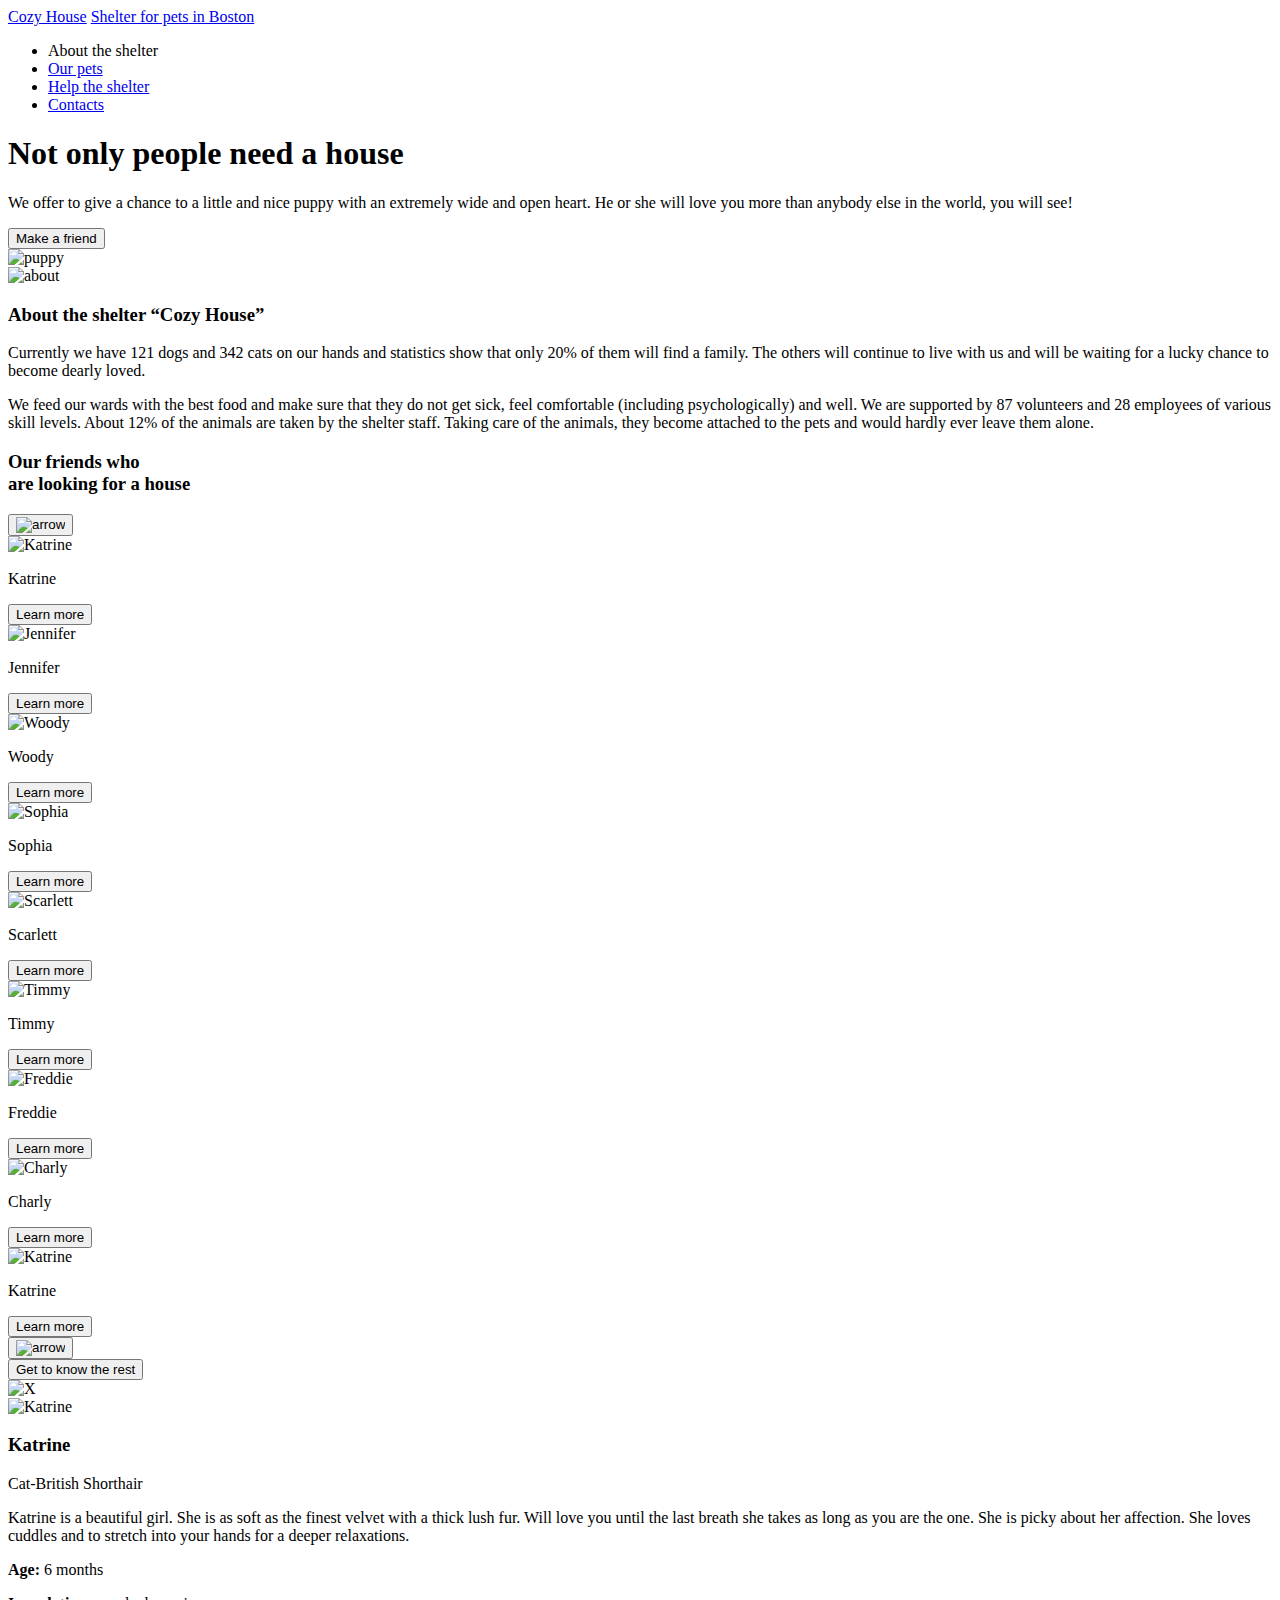
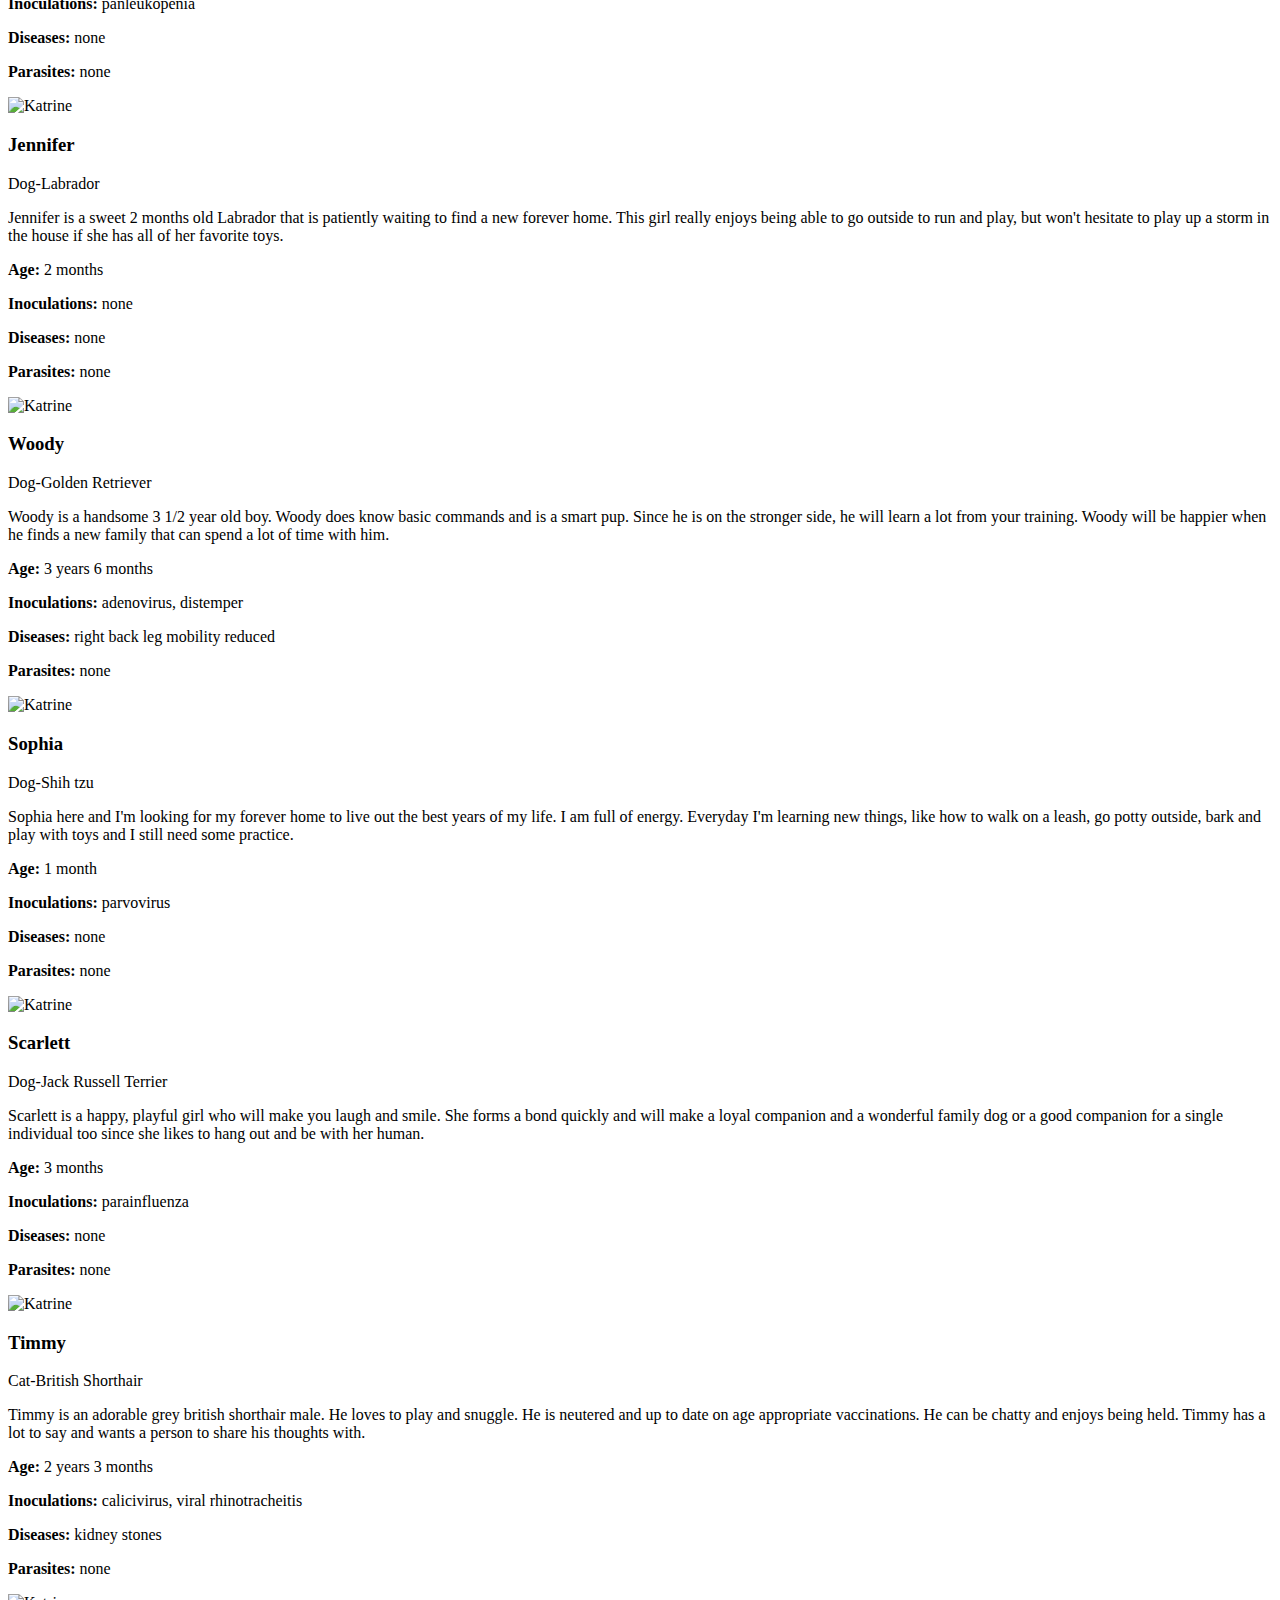
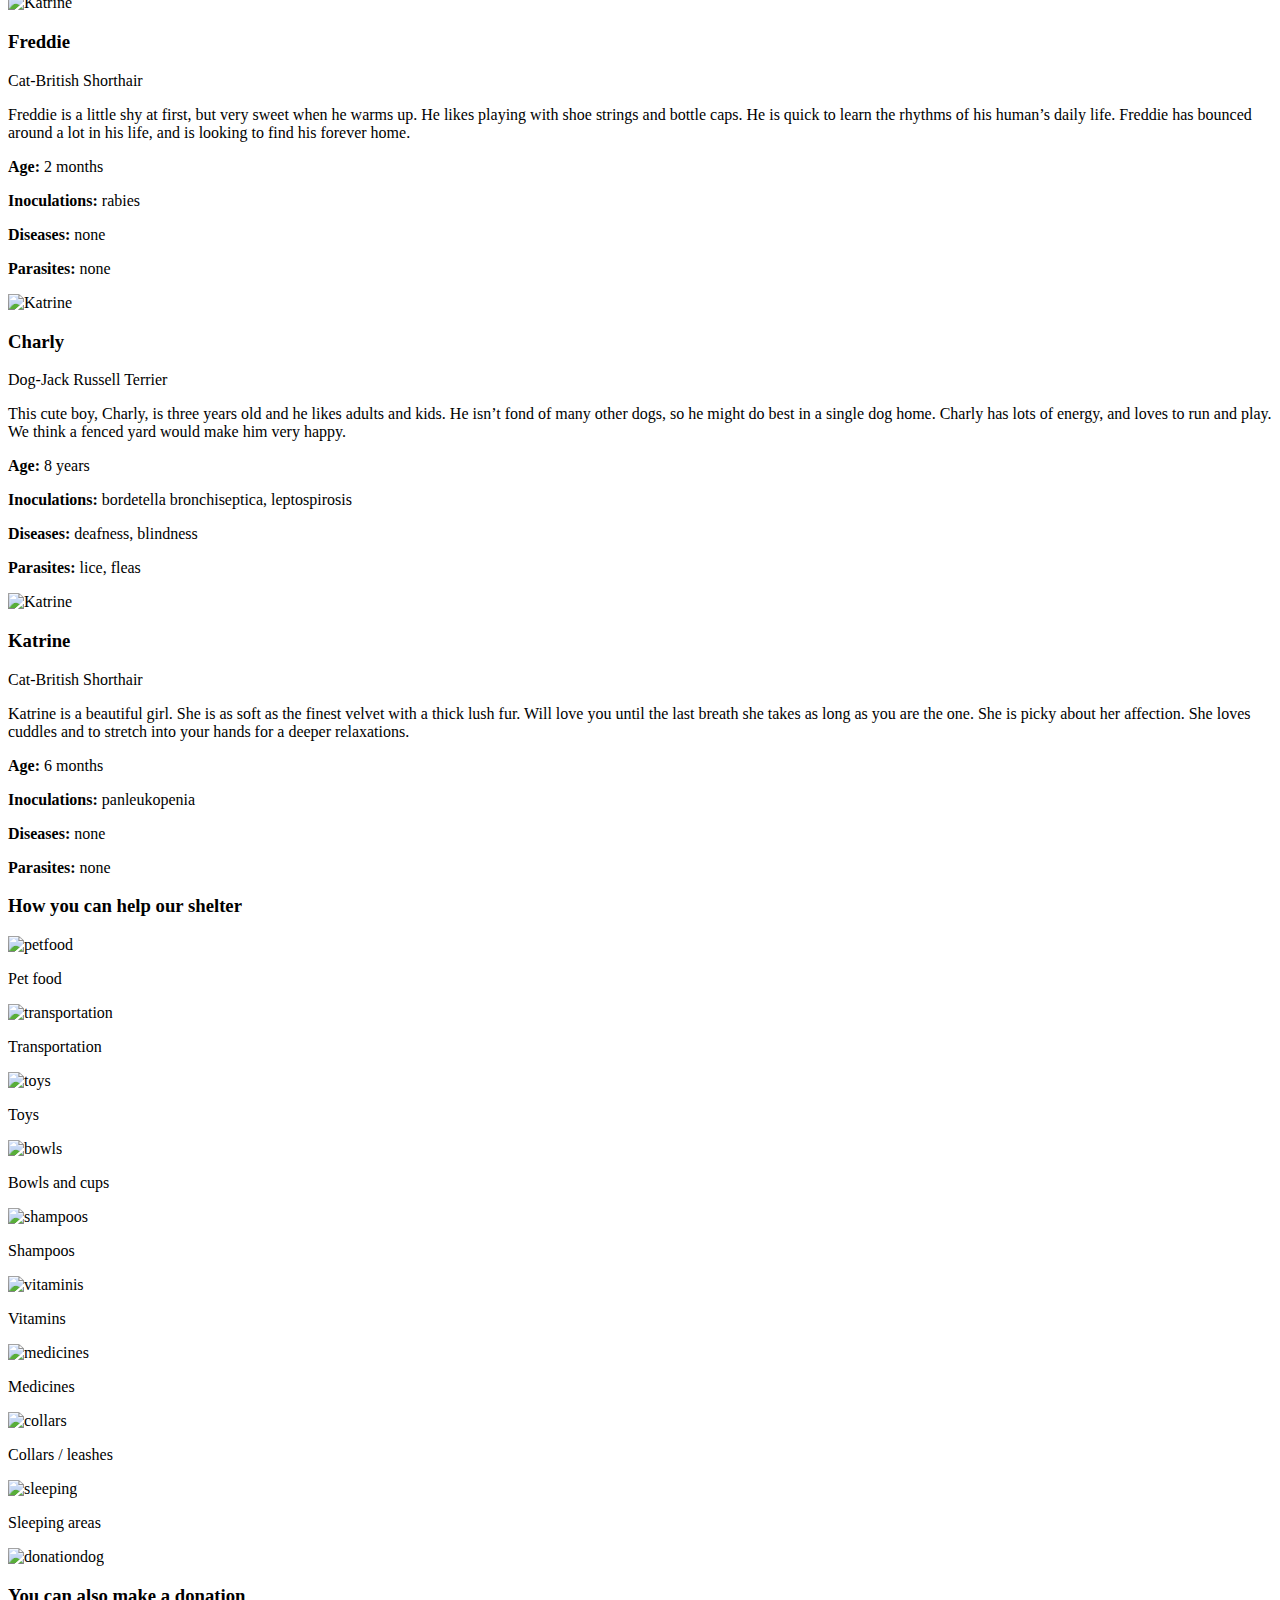
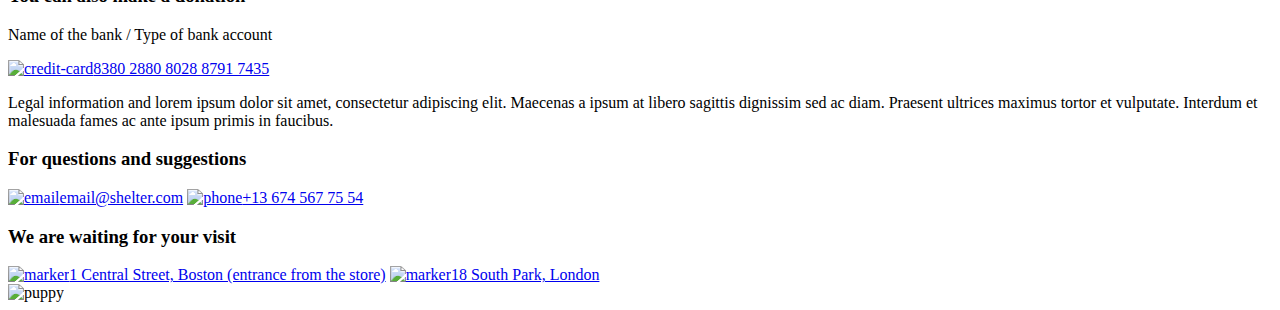
==== index.html @ 62022438 "feat: add html css js file" ====
<!DOCTYPE html>
<html lang="en">
<head>
    <meta charset="UTF-8">
    <meta http-equiv="X-UA-Compatible" content="IE=edge">
    <meta name="viewport" content="width=device-width, initial-scale=1.0">
    <title>Shelter</title>
    <link href="/danyn7-JSFE2023Q1/shelter/style.css" rel="stylesheet">
    <link rel="icon" href="/danyn7-JSFE2023Q1/shelter/favicon.ico">
</head>
<body>

 <div class="container">
    <div class="backgroundup">
        <header class="header">
            <div class="header__logo">
              <a class="header__logo__up" href="#no_scroll">Cozy House</a>
              <a class="header__logo__down" href="#no_scroll">Shelter for pets in Boston</a>
            </div>
            <nav class="navigation">
              <ul class="navigation__order">
                <li class="navigation__order_underline" id="tap_mobile1"><a class="navigation__order__link navigation__order__link_color">About the shelter</a></li>
                <li id="tap_mobile2"><a href="/danyn7-JSFE2023Q1/shelter/page.html" class="navigation__order__link navigation__order_interactive">Our pets</a></li>
                <li id="tap_mobile3"><a href="#help-link" class="navigation__order__link navigation__order_interactive">Help the shelter</a></li>
                <li id="tap_mobile4"><a href="#footer-link" class="navigation__order__link navigation__order_interactive">Contacts</a></li>
              </ul>
            </nav>
            <span class="hamburger">
              <span class="hamburger__line"></span>
            </span>
          
        </header>
        <div class="notonly">
            
              <div class="notonly__text">
                <h1 class="notonly__text__h1">Not only people need a house</h1>
                <p class="notonly__text__p">We offer to give a chance to a little and nice puppy with an extremely wide and open heart. He or she will love you more than anybody else in the world, you will see!</p>
                
                <button class="notonly__text__button" onclick="location.href = '#ourfriend-link'">Make a friend</button>
                
              </div>
            
            <div class="notonly__img">
                <img src="/danyn7-JSFE2023Q1/shelter/assets/img/start-screen-puppy.png" alt="puppy" class="puppy">
            </div>
        </div>
    </div>
    <div class="container__about">
     <div class="about" id="about-link">
       <div class="about__image">
         <img src="/danyn7-JSFE2023Q1/shelter/assets/img/about-pets.png" alt="about" class="about__image__img">
       </div>
       <div class="about__text">
         <h3 class="about__text__h3">About the shelter “Cozy House”</h3>
         <p class="about__text__p">Currently we have 121 dogs and 342 cats on our hands and statistics show that only 20% of them will find a family. The others will continue to live with us and will be waiting for a lucky chance to become dearly loved.</p>
         <p class="about__text__p2">We feed our wards with the best food and make sure that they do not get sick, feel comfortable (including psychologically) and well. We are supported by 87 volunteers and 28 employees of various skill levels. About 12% of the animals are taken by the shelter staff. Taking care of the animals, they become attached to the pets and would hardly ever leave them alone.</p>
       </div>
     </div>
    </div> 
    <div class="ourfriends" id="ourfriend-link">
      <div class="ourfriends__container">
       
       <h3 class="ourfriends__text__h3">Our friends who <br> are looking for a house</h3>
       
       <div class="ourfriends__card">
        <div class="ourfriends__card__button_flex but_mobile-left">
         <button class="ourfriends__card__button but_mobile-left-but" id="but-left"><img src="/danyn7-JSFE2023Q1/shelter/assets/svg/Arrowleft.svg" alt="arrow"></button>
        </div> 
         <div class="ourfriends__card__pet">
            <div class="block showed">
            <div class="block_flex">
            <div class="ourfriends__card__pet__container" id="Pet1">
                <img src="/danyn7-JSFE2023Q1/shelter/assets/img/pets-katrine.png" alt="Katrine" class="ourfriends__card__pet__container__img">
                <p class="ourfriends__card__pet__p">Katrine</p>
                <button class="ourfriends__card__pet__button">Learn more</button>
            </div>
            <div class="ourfriends__card__pet__container pet_mobile" id="Pet2">
                <img src="/danyn7-JSFE2023Q1/shelter/assets/img/pets-jennifer.png" alt="Jennifer" class="ourfriends__card__pet__container__img">
                <p class="ourfriends__card__pet__p">Jennifer</p>
                <button class="ourfriends__card__pet__button">Learn more</button>
            </div>
            <div class="ourfriends__card__pet__container pet_tablet" id="Pet3">
                <img src="/danyn7-JSFE2023Q1/shelter/assets/img/pets-woody.png" alt="Woody" class="ourfriends__card__pet__container__img">
                <p class="ourfriends__card__pet__p">Woody</p>
                <button class="ourfriends__card__pet__button">Learn more</button>
            </div>
            </div>
            </div>
            <div class="block showed">
            <div class="block_flex">
            <div class="ourfriends__card__pet__container" id="Pet4">
                <img src="/danyn7-JSFE2023Q1/shelter/assets/img/sophia.png" alt="Sophia" class="ourfriends__card__pet__container__img">
                <p class="ourfriends__card__pet__p">Sophia</p>
                <button class="ourfriends__card__pet__button">Learn more</button>
            </div>
            <div class="ourfriends__card__pet__container pet_mobile" id="Pet5">
              <img src="/danyn7-JSFE2023Q1/shelter/assets/img/pets-scarlet.png" alt="Scarlett" class="ourfriends__card__pet__container__img">
              <p class="ourfriends__card__pet__p">Scarlett</p>
              <button class="ourfriends__card__pet__button">Learn more</button>
            </div>
            <div class="ourfriends__card__pet__container pet_tablet" id="Pet6">
              <img src="/danyn7-JSFE2023Q1/shelter/assets/img/pets-timmy.png" alt="Timmy" class="ourfriends__card__pet__container__img">
               <p class="ourfriends__card__pet__p">Timmy</p>
               <button class="ourfriends__card__pet__button">Learn more</button>
            </div>
            </div>
            </div>
            <div class="block showed">
            <div class="block_flex">
            <div class="ourfriends__card__pet__container" id="Pet7">
              <img src="/danyn7-JSFE2023Q1/shelter/assets/img/freddie.png" alt="Freddie" class="ourfriends__card__pet__container__img">
              <p class="ourfriends__card__pet__p">Freddie</p>
              <button class="ourfriends__card__pet__button">Learn more</button>
            </div>
            <div class="ourfriends__card__pet__container pet_mobile" id="Pet8">
              <img src="/danyn7-JSFE2023Q1/shelter/assets/img/pets-charly.png" alt="Charly" class="ourfriends__card__pet__container__img">
              <p class="ourfriends__card__pet__p">Charly</p>
              <button class="ourfriends__card__pet__button">Learn more</button>
            </div>
            <div class="ourfriends__card__pet__container pet_tablet" id="Pet9">
              <img src="/danyn7-JSFE2023Q1/shelter/assets/img/pets-katrine.png" alt="Katrine" class="ourfriends__card__pet__container__img">
              <p class="ourfriends__card__pet__p">Katrine</p>
              <button class="ourfriends__card__pet__button">Learn more</button>
            </div>
            </div>
            </div>
         </div>
         <div class="ourfriends__card__button_flex but_mobile-right">
         <button class="ourfriends__card__button but_mobile-right-but" id="but-right"><img src="/danyn7-JSFE2023Q1/shelter/assets/svg/Arrowright.svg" alt="arrow"></button>
         </div>
       </div>
       <div class="ourfriends__button">
        <form action="/danyn7-JSFE2023Q1/shelter/page.html" class="ourfriends__button__but__size">
         <button class="ourfriends__button__but">Get to know the rest</button>
        </form>
       </div>
      </div>
      <div class="hidden" id="closeIcon"><img src="/danyn7-JSFE2023Q1/shelter/assets/svg/VectorX.svg" alt="X" class="VectorXXX"></div>
      <div class="hidden window_dark_close" id="pet1window">
      <div class="pet_window_img">
        <img src="/danyn7-JSFE2023Q1/shelter/assets/img/pets-katrine.png" alt="Katrine">
      </div> 
      <div class="pet_window_text">
        <div class="pet_window_text_container">
          <div class="pet_window_text_container_name">
          <h3 class="pet_window_text_container_h3">Katrine</h3>
          <p class="pet_window_text_container_p1">Cat-British Shorthair</p>
          </div>
          <div>
          <p class="pet_window_text_container_p2">Katrine is a beautiful girl. She is as soft as the finest velvet with a thick lush fur. Will love you until the last breath she takes as long as you are the one. She is picky about her affection. She loves cuddles and to stretch into your hands for a deeper relaxations.</p>
          </div>
          <div class="pet_window_text_container_age">
          <p class="pet_window_text_container_p3"><b>Age:</b> 6 months</p>
          <p class="pet_window_text_container_p4"><b>Inoculations:</b> panleukopenia</p>
          <p class="pet_window_text_container_p5"><b>Diseases:</b> none</p>
          <p class="pet_window_text_container_p6"><b>Parasites:</b> none</p>
          </div>
        </div>
      </div>
      </div>
      <div class="hidden" id="pet2window">
        <div class="pet_window_img">
          <img src="/danyn7-JSFE2023Q1/shelter/assets/img/pets-jennifer.png" alt="Katrine">
        </div> 
        <div class="pet_window_text">
          <div class="pet_window_text_container">
            <div class="pet_window_text_container_name">
            <h3 class="pet_window_text_container_h3">Jennifer</h3>
            <p class="pet_window_text_container_p1">Dog-Labrador</p>
            </div>
            <div>
            <p class="pet_window_text_container_p2">Jennifer is a sweet 2 months old Labrador that is patiently waiting to find a new forever home. This girl really enjoys being able to go outside to run and play, but won't hesitate to play up a storm in the house if she has all of her favorite toys.</p>
            </div>
            <div class="pet_window_text_container_age">
            <p class="pet_window_text_container_p3"><b>Age:</b> 2 months</p>
            <p class="pet_window_text_container_p4"><b>Inoculations:</b> none</p>
            <p class="pet_window_text_container_p5"><b>Diseases:</b> none</p>
            <p class="pet_window_text_container_p6"><b>Parasites:</b> none</p>
            </div>
          </div>
        </div>
        </div>
        <div class="hidden" id="pet3window">
          <div class="pet_window_img">
            <img src="/danyn7-JSFE2023Q1/shelter/assets/img/pets-woody.png" alt="Katrine">
          </div> 
          <div class="pet_window_text">
            <div class="pet_window_text_container">
              <div class="pet_window_text_container_name">
              <h3 class="pet_window_text_container_h3">Woody</h3>
              <p class="pet_window_text_container_p1">Dog-Golden Retriever</p>
              </div>
              <div>
              <p class="pet_window_text_container_p2">Woody is a handsome 3 1/2 year old boy. Woody does know basic commands and is a smart pup. Since he is on the stronger side, he will learn a lot from your training. Woody will be happier when he finds a new family that can spend a lot of time with him.</p>
              </div>
              <div class="pet_window_text_container_age">
              <p class="pet_window_text_container_p3"><b>Age:</b> 3 years 6 months</p>
              <p class="pet_window_text_container_p4"><b>Inoculations:</b> adenovirus, distemper</p>
              <p class="pet_window_text_container_p5"><b>Diseases:</b> right back leg mobility reduced</p>
              <p class="pet_window_text_container_p6"><b>Parasites:</b> none</p>
              </div>
            </div>
          </div>
          </div>
          <div class="hidden" id="pet4window">
            <div class="pet_window_img">
              <img src="/danyn7-JSFE2023Q1/shelter/assets/img/sophia.png" alt="Katrine">
            </div> 
            <div class="pet_window_text">
              <div class="pet_window_text_container">
                <div class="pet_window_text_container_name">
                <h3 class="pet_window_text_container_h3">Sophia</h3>
                <p class="pet_window_text_container_p1">Dog-Shih tzu</p>
                </div>
                <div>
                <p class="pet_window_text_container_p2">Sophia here and I'm looking for my forever home to live out the best years of my life. I am full of energy. Everyday I'm learning new things, like how to walk on a leash, go potty outside, bark and play with toys and I still need some practice.</p>
                </div>
                <div class="pet_window_text_container_age">
                <p class="pet_window_text_container_p3"><b>Age:</b> 1 month</p>
                <p class="pet_window_text_container_p4"><b>Inoculations:</b> parvovirus</p>
                <p class="pet_window_text_container_p5"><b>Diseases:</b> none</p>
                <p class="pet_window_text_container_p6"><b>Parasites:</b> none</p>
                </div>
              </div>
            </div>
            </div>
            <div class="hidden" id="pet5window">
              <div class="pet_window_img">
                <img src="/danyn7-JSFE2023Q1/shelter/assets/img/pets-scarlet.png" alt="Katrine">
              </div> 
              <div class="pet_window_text">
                <div class="pet_window_text_container">
                  <div class="pet_window_text_container_name">
                  <h3 class="pet_window_text_container_h3">Scarlett</h3>
                  <p class="pet_window_text_container_p1">Dog-Jack Russell Terrier</p>
                  </div>
                  <div>
                  <p class="pet_window_text_container_p2">Scarlett is a happy, playful girl who will make you laugh and smile. She forms a bond quickly and will make a loyal companion and a wonderful family dog or a good companion for a single individual too since she likes to hang out and be with her human.</p>
                  </div>
                  <div class="pet_window_text_container_age">
                  <p class="pet_window_text_container_p3"><b>Age:</b> 3 months</p>
                  <p class="pet_window_text_container_p4"><b>Inoculations:</b> parainfluenza</p>
                  <p class="pet_window_text_container_p5"><b>Diseases:</b> none</p>
                  <p class="pet_window_text_container_p6"><b>Parasites:</b> none</p>
                  </div>
                </div>
              </div>
              </div>
              <div class="hidden" id="pet6window">
                <div class="pet_window_img">
                  <img src="/danyn7-JSFE2023Q1/shelter/assets/img/pets-timmy.png" alt="Katrine">
                </div> 
                <div class="pet_window_text">
                  <div class="pet_window_text_container">
                    <div class="pet_window_text_container_name">
                    <h3 class="pet_window_text_container_h3">Timmy</h3>
                    <p class="pet_window_text_container_p1">Cat-British Shorthair</p>
                    </div>
                    <div>
                    <p class="pet_window_text_container_p2">Timmy is an adorable grey british shorthair male. He loves to play and snuggle. He is neutered and up to date on age appropriate vaccinations. He can be chatty and enjoys being held. Timmy has a lot to say and wants a person to share his thoughts with.</p>
                    </div>
                    <div class="pet_window_text_container_age">
                    <p class="pet_window_text_container_p3"><b>Age:</b> 2 years 3 months</p>
                    <p class="pet_window_text_container_p4"><b>Inoculations:</b> calicivirus, viral rhinotracheitis</p>
                    <p class="pet_window_text_container_p5"><b>Diseases:</b> kidney stones</p>
                    <p class="pet_window_text_container_p6"><b>Parasites:</b> none</p>
                    </div>
                  </div>
                </div>
                </div>
                <div class="hidden" id="pet7window">
                  <div class="pet_window_img">
                    <img src="/danyn7-JSFE2023Q1/shelter/assets/img/freddie.png" alt="Katrine">
                  </div> 
                  <div class="pet_window_text">
                    <div class="pet_window_text_container">
                      <div class="pet_window_text_container_name">
                      <h3 class="pet_window_text_container_h3">Freddie</h3>
                      <p class="pet_window_text_container_p1">Cat-British Shorthair</p>
                      </div>
                      <div>
                      <p class="pet_window_text_container_p2">Freddie is a little shy at first, but very sweet when he warms up. He likes playing with shoe strings and bottle caps. He is quick to learn the rhythms of his human’s daily life. Freddie has bounced around a lot in his life, and is looking to find his forever home.</p>
                      </div>
                      <div class="pet_window_text_container_age">
                      <p class="pet_window_text_container_p3"><b>Age:</b> 2 months</p>
                      <p class="pet_window_text_container_p4"><b>Inoculations:</b> rabies</p>
                      <p class="pet_window_text_container_p5"><b>Diseases:</b> none</p>
                      <p class="pet_window_text_container_p6"><b>Parasites:</b> none</p>
                      </div>
                    </div>
                  </div>
                  </div>
                  <div class="hidden" id="pet8window">
                    <div class="pet_window_img">
                      <img src="/danyn7-JSFE2023Q1/shelter/assets/img/pets-charly.png" alt="Katrine">
                    </div> 
                    <div class="pet_window_text">
                      <div class="pet_window_text_container">
                        <div class="pet_window_text_container_name">
                        <h3 class="pet_window_text_container_h3">Charly</h3>
                        <p class="pet_window_text_container_p1">Dog-Jack Russell Terrier</p>
                        </div>
                        <div>
                        <p class="pet_window_text_container_p2">This cute boy, Charly, is three years old and he likes adults and kids. He isn’t fond of many other dogs, so he might do best in a single dog home. Charly has lots of energy, and loves to run and play. We think a fenced yard would make him very happy.</p>
                        </div>
                        <div class="pet_window_text_container_age">
                        <p class="pet_window_text_container_p3"><b>Age:</b> 8 years</p>
                        <p class="pet_window_text_container_p4"><b>Inoculations:</b> bordetella bronchiseptica, leptospirosis</p>
                        <p class="pet_window_text_container_p5"><b>Diseases:</b> deafness, blindness</p>
                        <p class="pet_window_text_container_p6"><b>Parasites:</b> lice, fleas</p>
                        </div>
                      </div>
                    </div>
                    </div>
                    <div class="hidden" id="pet9window">
                      <div class="pet_window_img">
                        <img src="/danyn7-JSFE2023Q1/shelter/assets/img/pets-katrine.png" alt="Katrine">
                      </div> 
                      <div class="pet_window_text">
                        <div class="pet_window_text_container">
                          <div class="pet_window_text_container_name">
                          <h3 class="pet_window_text_container_h3">Katrine</h3>
                          <p class="pet_window_text_container_p1">Cat-British Shorthair</p>
                          </div>
                          <div>
                          <p class="pet_window_text_container_p2">Katrine is a beautiful girl. She is as soft as the finest velvet with a thick lush fur. Will love you until the last breath she takes as long as you are the one. She is picky about her affection. She loves cuddles and to stretch into your hands for a deeper relaxations.</p>
                          </div>
                          <div class="pet_window_text_container_age">
                          <p class="pet_window_text_container_p3"><b>Age:</b> 6 months</p>
                          <p class="pet_window_text_container_p4"><b>Inoculations:</b> panleukopenia</p>
                          <p class="pet_window_text_container_p5"><b>Diseases:</b> none</p>
                          <p class="pet_window_text_container_p6"><b>Parasites:</b> none</p>
                          </div>
                        </div>
                      </div>
                      </div>
    </div>
    <div class="help" id="help-link">
      <div class="help__container">
       
        <h3 class="help__text">How you can help our shelter</h3>
       
        <div class="help__icons">
          <div class="help__icon">
            <img src="/danyn7-JSFE2023Q1/shelter/assets/svg/icon-pet-food.svg" alt="petfood">
            <p class="help__icons__p">Pet food</p>
          </div>
          <div class="help__icon">
            <img src="/danyn7-JSFE2023Q1/shelter/assets/svg/icon-transportation.svg" alt="transportation">
            <p class="help__icons__p">Transportation</p>
          </div>
          <div class="help__icon">
            <img src="/danyn7-JSFE2023Q1/shelter/assets/svg/icon-toys.svg" alt="toys">
            <p class="help__icons__p">Toys</p>
          </div>
          <div class="help__icon">
            <img src="/danyn7-JSFE2023Q1/shelter/assets/svg/icon-bowls-and-cups.svg" alt="bowls">
            <p class="help__icons__p">Bowls and cups</p>
          </div>
          <div class="help__icon">
            <img src="/danyn7-JSFE2023Q1/shelter/assets/svg/icon-shampoos.svg" alt="shampoos">
            <p class="help__icons__p">Shampoos</p>
          </div>
          <div class="help__icon">
            <img src="/danyn7-JSFE2023Q1/shelter/assets/svg/icon-vitamins.svg" alt="vitaminis">
            <p class="help__icons__p">Vitamins</p>
          </div>
          <div class="help__icon">
            <img src="/danyn7-JSFE2023Q1/shelter/assets/svg/icon-medicines.svg" alt="medicines">
            <p class="help__icons__p">Medicines</p>
          </div>
          <div class="help__icon">
            <img src="/danyn7-JSFE2023Q1/shelter/assets/svg/icon-collars-leashes.svg" alt="collars">
            <p class="help__icons__p">Collars / leashes</p>
          </div>
          <div class="help__icon">
            <img src="/danyn7-JSFE2023Q1/shelter/assets/svg/icon-sleeping-area.svg" alt="sleeping">
            <p class="help__icons__p">Sleeping areas</p>
          </div>
       </div>
     </div>
    </div>
    <div class="inaddition">
      <div class="inaddition__container">
       <div class="inaddition__container__image">
         <img src="/danyn7-JSFE2023Q1/shelter/assets/img/donation-dog.png" alt="donationdog" class="inaddition__container__image__img">
       </div>
       <div class="inaddition__text">
         <h3 class="inaddition__text__h3">You can also make a donation</h3>
         <p class="inaddition__text__p1">Name of the bank / Type of bank account</p>
         <a class="inaddition__text__a" href="#no_scroll"><img src="/danyn7-JSFE2023Q1/shelter/assets/svg/credit-card.svg" alt="credit-card" class="credit-image"><span class="credit-number">8380 2880 8028 8791 7435</span></a>
         <p class="inaddition__text__p2">Legal information and lorem ipsum dolor sit amet, consectetur adipiscing elit. Maecenas a ipsum at libero sagittis dignissim sed ac diam. Praesent ultrices maximus tortor et vulputate. Interdum et malesuada fames ac ante ipsum primis in faucibus.</p>
       </div>
      </div> 
    </div>
    <footer class="footer" id="footer-link">
      <div class="footer__container">
        <div class="footer__text1">
            <h3 class="footer__text1__h3">For questions and suggestions</h3>
            <a class="footer__text1__a1" href="mailto:email@shelter.com"><img src="/danyn7-JSFE2023Q1/shelter/assets/svg/icon-email.svg" alt="email" class="email"><span class="email__text">email@shelter.com</span></a>
            <a class="footer__text1__a2" href="tel:+136745677554"><img src="/danyn7-JSFE2023Q1/shelter/assets/svg/icon-phone.svg" alt="phone" class="phone"><span class="phone__text">+13 674 567 75 54</span></a>
        </div>
        <div class="footer__text2">
            <h3 class="footer__text2__h3">We are waiting for your visit</h3>
            <a class="footer__text2__a1" href="https://yandex.ru/maps/-/CCUSnKQ8GC" target="_blank"><img src="/danyn7-JSFE2023Q1/shelter/assets/svg/icon-marker.svg" alt="marker" class="marker"><span class="marker__text1">1 Central Street, Boston (entrance from the store)</span></a>
            <a class="footer__text2__a2" href="https://yandex.ru/maps/-/CCUSnKUZ3D" target="_blank"><img src="/danyn7-JSFE2023Q1/shelter/assets/svg/icon-marker.svg" alt="marker" class="marker"><span class="marker__text2">18 South Park, London</span></a>
        </div>
        <div class="footer__image">
            <img src="/danyn7-JSFE2023Q1/shelter/assets/img/footer-puppy.png" alt="puppy" class="footer__image__img">
        </div>
      </div>
    </footer>
    
</div> 

<script src="/danyn7-JSFE2023Q1/shelter/index.js"></script>    
</body>
</html>
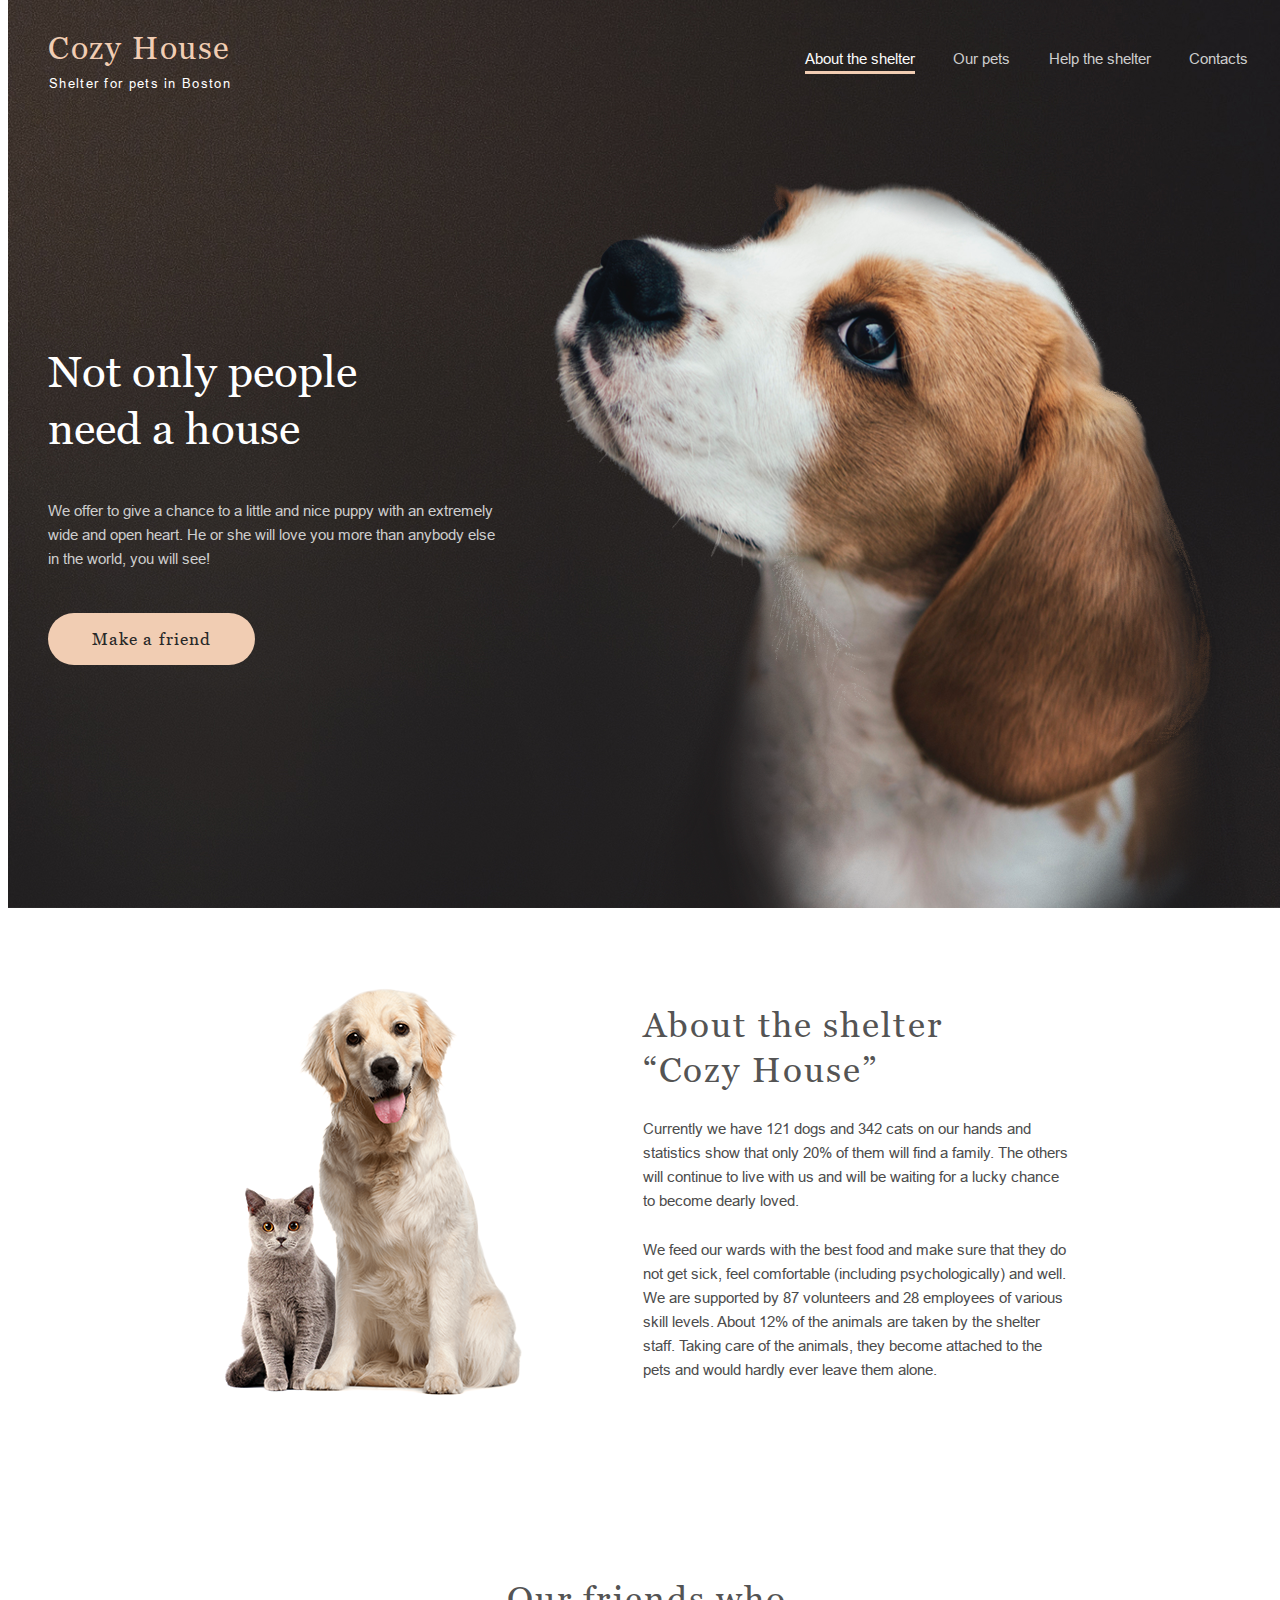
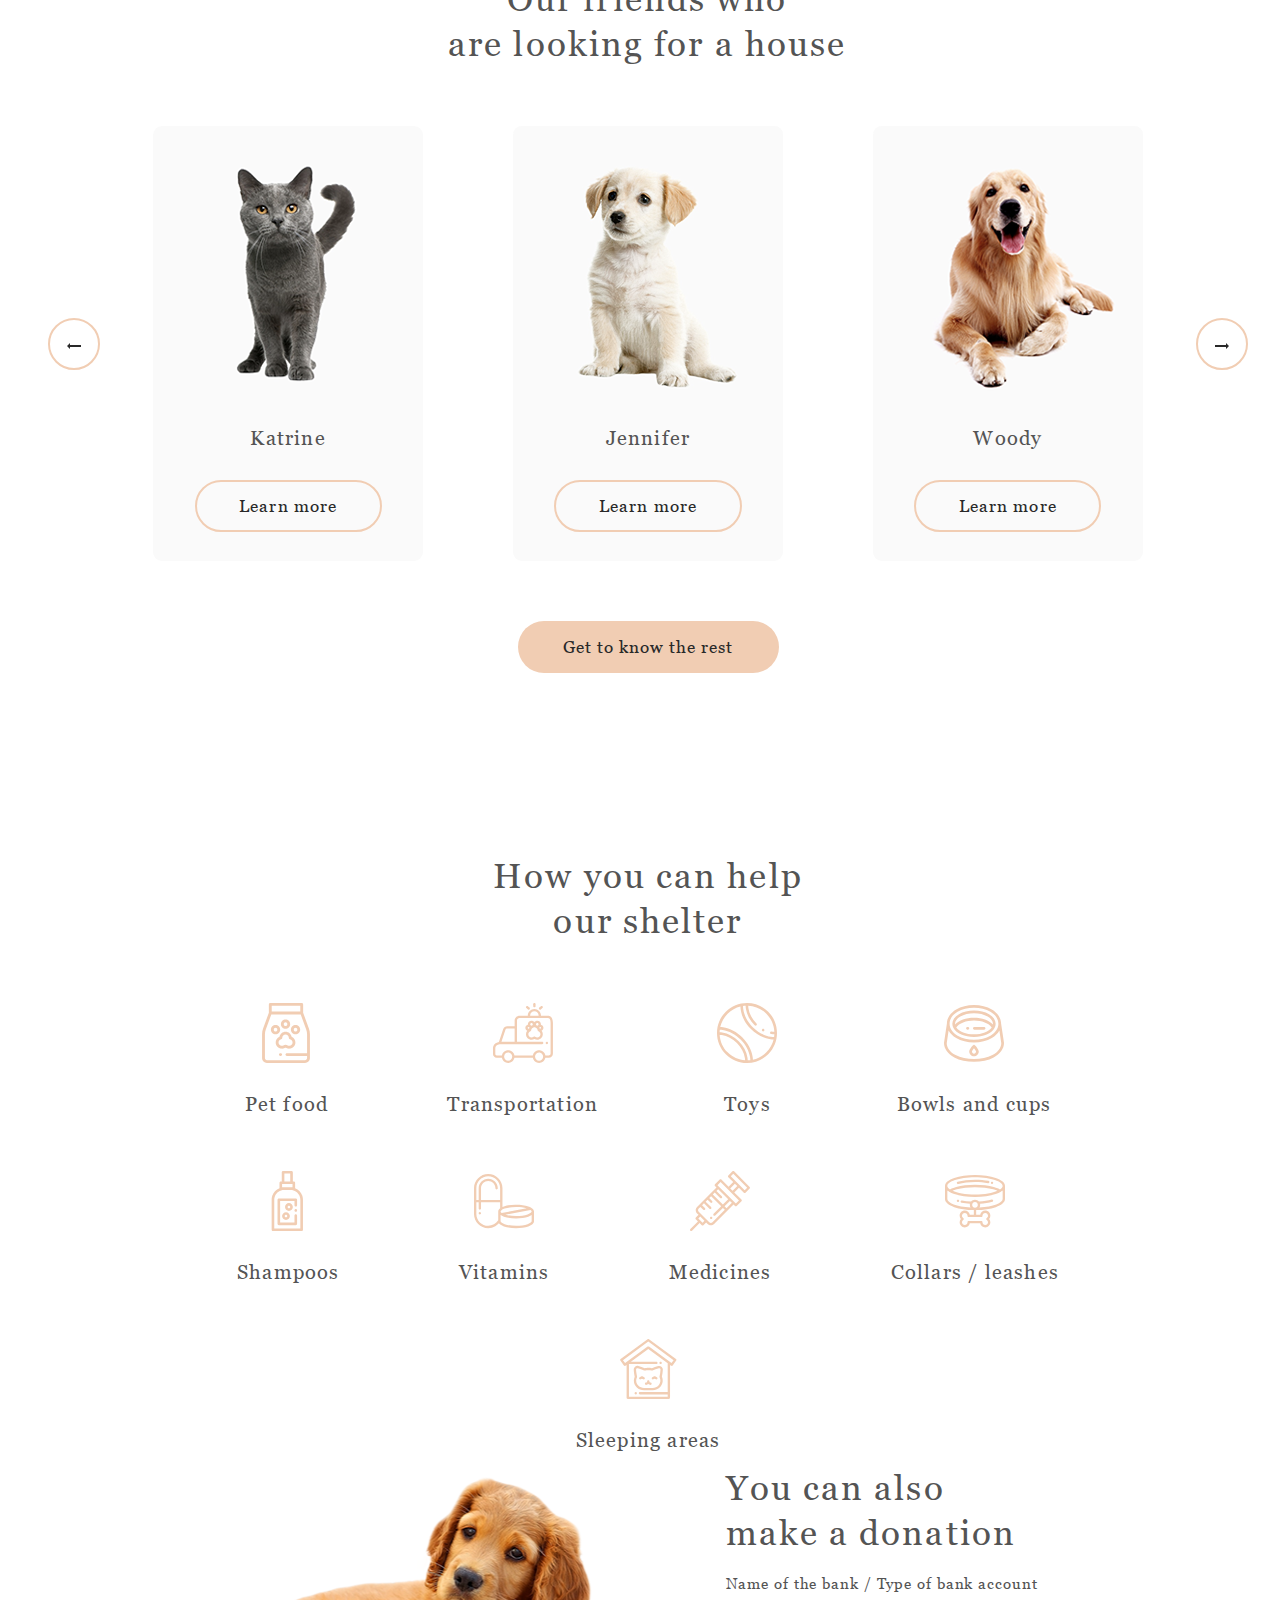
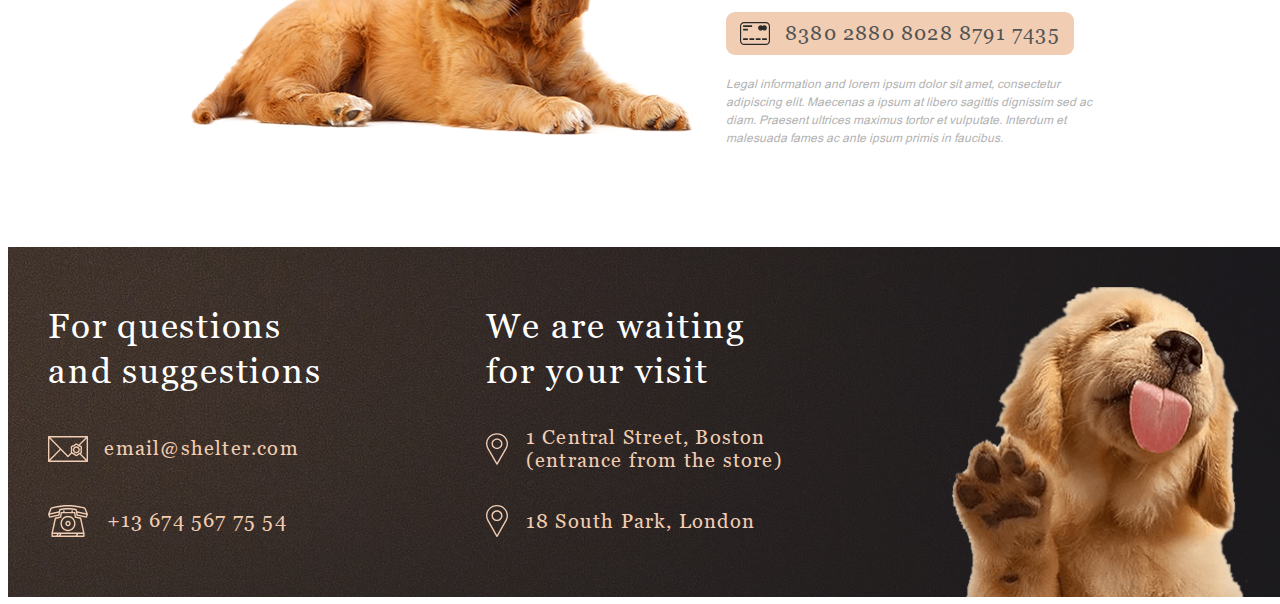
==== commit ecac5da4: "fix: change path" ====
--- a/index.html
+++ b/index.html
@@ -5,8 +5,8 @@
     <meta http-equiv="X-UA-Compatible" content="IE=edge">
     <meta name="viewport" content="width=device-width, initial-scale=1.0">
     <title>Shelter</title>
-    <link href="/danyn7-JSFE2023Q1/shelter/style.css" rel="stylesheet">
-    <link rel="icon" href="/danyn7-JSFE2023Q1/shelter/favicon.ico">
+    <link href="style.css" rel="stylesheet">
+    <link rel="icon" href="favicon.ico">
 </head>
 <body>
 
@@ -20,7 +20,7 @@
             <nav class="navigation">
               <ul class="navigation__order">
                 <li class="navigation__order_underline" id="tap_mobile1"><a class="navigation__order__link navigation__order__link_color">About the shelter</a></li>
-                <li id="tap_mobile2"><a href="/danyn7-JSFE2023Q1/shelter/page.html" class="navigation__order__link navigation__order_interactive">Our pets</a></li>
+                <li id="tap_mobile2"><a href="page.html" class="navigation__order__link navigation__order_interactive">Our pets</a></li>
                 <li id="tap_mobile3"><a href="#help-link" class="navigation__order__link navigation__order_interactive">Help the shelter</a></li>
                 <li id="tap_mobile4"><a href="#footer-link" class="navigation__order__link navigation__order_interactive">Contacts</a></li>
               </ul>
@@ -41,14 +41,14 @@
               </div>
             
             <div class="notonly__img">
-                <img src="/danyn7-JSFE2023Q1/shelter/assets/img/start-screen-puppy.png" alt="puppy" class="puppy">
+                <img src="assets/img/start-screen-puppy.png" alt="puppy" class="puppy">
             </div>
         </div>
     </div>
     <div class="container__about">
      <div class="about" id="about-link">
        <div class="about__image">
-         <img src="/danyn7-JSFE2023Q1/shelter/assets/img/about-pets.png" alt="about" class="about__image__img">
+         <img src="assets/img/about-pets.png" alt="about" class="about__image__img">
        </div>
        <div class="about__text">
          <h3 class="about__text__h3">About the shelter “Cozy House”</h3>
@@ -64,23 +64,23 @@
        
        <div class="ourfriends__card">
         <div class="ourfriends__card__button_flex but_mobile-left">
-         <button class="ourfriends__card__button but_mobile-left-but" id="but-left"><img src="/danyn7-JSFE2023Q1/shelter/assets/svg/Arrowleft.svg" alt="arrow"></button>
+         <button class="ourfriends__card__button but_mobile-left-but" id="but-left"><img src="assets/svg/Arrowleft.svg" alt="arrow"></button>
         </div> 
          <div class="ourfriends__card__pet">
             <div class="block showed">
             <div class="block_flex">
             <div class="ourfriends__card__pet__container" id="Pet1">
-                <img src="/danyn7-JSFE2023Q1/shelter/assets/img/pets-katrine.png" alt="Katrine" class="ourfriends__card__pet__container__img">
+                <img src="assets/img/pets-katrine.png" alt="Katrine" class="ourfriends__card__pet__container__img">
                 <p class="ourfriends__card__pet__p">Katrine</p>
                 <button class="ourfriends__card__pet__button">Learn more</button>
             </div>
             <div class="ourfriends__card__pet__container pet_mobile" id="Pet2">
-                <img src="/danyn7-JSFE2023Q1/shelter/assets/img/pets-jennifer.png" alt="Jennifer" class="ourfriends__card__pet__container__img">
+                <img src="assets/img/pets-jennifer.png" alt="Jennifer" class="ourfriends__card__pet__container__img">
                 <p class="ourfriends__card__pet__p">Jennifer</p>
                 <button class="ourfriends__card__pet__button">Learn more</button>
             </div>
             <div class="ourfriends__card__pet__container pet_tablet" id="Pet3">
-                <img src="/danyn7-JSFE2023Q1/shelter/assets/img/pets-woody.png" alt="Woody" class="ourfriends__card__pet__container__img">
+                <img src="assets/img/pets-woody.png" alt="Woody" class="ourfriends__card__pet__container__img">
                 <p class="ourfriends__card__pet__p">Woody</p>
                 <button class="ourfriends__card__pet__button">Learn more</button>
             </div>
@@ -89,17 +89,17 @@
             <div class="block showed">
             <div class="block_flex">
             <div class="ourfriends__card__pet__container" id="Pet4">
-                <img src="/danyn7-JSFE2023Q1/shelter/assets/img/sophia.png" alt="Sophia" class="ourfriends__card__pet__container__img">
+                <img src="assets/img/sophia.png" alt="Sophia" class="ourfriends__card__pet__container__img">
                 <p class="ourfriends__card__pet__p">Sophia</p>
                 <button class="ourfriends__card__pet__button">Learn more</button>
             </div>
             <div class="ourfriends__card__pet__container pet_mobile" id="Pet5">
-              <img src="/danyn7-JSFE2023Q1/shelter/assets/img/pets-scarlet.png" alt="Scarlett" class="ourfriends__card__pet__container__img">
+              <img src="assets/img/pets-scarlet.png" alt="Scarlett" class="ourfriends__card__pet__container__img">
               <p class="ourfriends__card__pet__p">Scarlett</p>
               <button class="ourfriends__card__pet__button">Learn more</button>
             </div>
             <div class="ourfriends__card__pet__container pet_tablet" id="Pet6">
-              <img src="/danyn7-JSFE2023Q1/shelter/assets/img/pets-timmy.png" alt="Timmy" class="ourfriends__card__pet__container__img">
+              <img src="assets/img/pets-timmy.png" alt="Timmy" class="ourfriends__card__pet__container__img">
                <p class="ourfriends__card__pet__p">Timmy</p>
                <button class="ourfriends__card__pet__button">Learn more</button>
             </div>
@@ -108,17 +108,17 @@
             <div class="block showed">
             <div class="block_flex">
             <div class="ourfriends__card__pet__container" id="Pet7">
-              <img src="/danyn7-JSFE2023Q1/shelter/assets/img/freddie.png" alt="Freddie" class="ourfriends__card__pet__container__img">
+              <img src="assets/img/freddie.png" alt="Freddie" class="ourfriends__card__pet__container__img">
               <p class="ourfriends__card__pet__p">Freddie</p>
               <button class="ourfriends__card__pet__button">Learn more</button>
             </div>
             <div class="ourfriends__card__pet__container pet_mobile" id="Pet8">
-              <img src="/danyn7-JSFE2023Q1/shelter/assets/img/pets-charly.png" alt="Charly" class="ourfriends__card__pet__container__img">
+              <img src="assets/img/pets-charly.png" alt="Charly" class="ourfriends__card__pet__container__img">
               <p class="ourfriends__card__pet__p">Charly</p>
               <button class="ourfriends__card__pet__button">Learn more</button>
             </div>
             <div class="ourfriends__card__pet__container pet_tablet" id="Pet9">
-              <img src="/danyn7-JSFE2023Q1/shelter/assets/img/pets-katrine.png" alt="Katrine" class="ourfriends__card__pet__container__img">
+              <img src="assets/img/pets-katrine.png" alt="Katrine" class="ourfriends__card__pet__container__img">
               <p class="ourfriends__card__pet__p">Katrine</p>
               <button class="ourfriends__card__pet__button">Learn more</button>
             </div>
@@ -126,19 +126,19 @@
             </div>
          </div>
          <div class="ourfriends__card__button_flex but_mobile-right">
-         <button class="ourfriends__card__button but_mobile-right-but" id="but-right"><img src="/danyn7-JSFE2023Q1/shelter/assets/svg/Arrowright.svg" alt="arrow"></button>
+         <button class="ourfriends__card__button but_mobile-right-but" id="but-right"><img src="assets/svg/Arrowright.svg" alt="arrow"></button>
          </div>
        </div>
        <div class="ourfriends__button">
-        <form action="/danyn7-JSFE2023Q1/shelter/page.html" class="ourfriends__button__but__size">
+        <form action="shelter/page.html" class="ourfriends__button__but__size">
          <button class="ourfriends__button__but">Get to know the rest</button>
         </form>
        </div>
       </div>
-      <div class="hidden" id="closeIcon"><img src="/danyn7-JSFE2023Q1/shelter/assets/svg/VectorX.svg" alt="X" class="VectorXXX"></div>
+      <div class="hidden" id="closeIcon"><img src="assets/svg/VectorX.svg" alt="X" class="VectorXXX"></div>
       <div class="hidden window_dark_close" id="pet1window">
       <div class="pet_window_img">
-        <img src="/danyn7-JSFE2023Q1/shelter/assets/img/pets-katrine.png" alt="Katrine">
+        <img src="assets/img/pets-katrine.png" alt="Katrine">
       </div> 
       <div class="pet_window_text">
         <div class="pet_window_text_container">
@@ -160,7 +160,7 @@
       </div>
       <div class="hidden" id="pet2window">
         <div class="pet_window_img">
-          <img src="/danyn7-JSFE2023Q1/shelter/assets/img/pets-jennifer.png" alt="Katrine">
+          <img src="assets/img/pets-jennifer.png" alt="Katrine">
         </div> 
         <div class="pet_window_text">
           <div class="pet_window_text_container">
@@ -182,7 +182,7 @@
         </div>
         <div class="hidden" id="pet3window">
           <div class="pet_window_img">
-            <img src="/danyn7-JSFE2023Q1/shelter/assets/img/pets-woody.png" alt="Katrine">
+            <img src="assets/img/pets-woody.png" alt="Katrine">
           </div> 
           <div class="pet_window_text">
             <div class="pet_window_text_container">
@@ -204,7 +204,7 @@
           </div>
           <div class="hidden" id="pet4window">
             <div class="pet_window_img">
-              <img src="/danyn7-JSFE2023Q1/shelter/assets/img/sophia.png" alt="Katrine">
+              <img src="assets/img/sophia.png" alt="Katrine">
             </div> 
             <div class="pet_window_text">
               <div class="pet_window_text_container">
@@ -226,7 +226,7 @@
             </div>
             <div class="hidden" id="pet5window">
               <div class="pet_window_img">
-                <img src="/danyn7-JSFE2023Q1/shelter/assets/img/pets-scarlet.png" alt="Katrine">
+                <img src="assets/img/pets-scarlet.png" alt="Katrine">
               </div> 
               <div class="pet_window_text">
                 <div class="pet_window_text_container">
@@ -248,7 +248,7 @@
               </div>
               <div class="hidden" id="pet6window">
                 <div class="pet_window_img">
-                  <img src="/danyn7-JSFE2023Q1/shelter/assets/img/pets-timmy.png" alt="Katrine">
+                  <img src="assets/img/pets-timmy.png" alt="Katrine">
                 </div> 
                 <div class="pet_window_text">
                   <div class="pet_window_text_container">
@@ -270,7 +270,7 @@
                 </div>
                 <div class="hidden" id="pet7window">
                   <div class="pet_window_img">
-                    <img src="/danyn7-JSFE2023Q1/shelter/assets/img/freddie.png" alt="Katrine">
+                    <img src="assets/img/freddie.png" alt="Katrine">
                   </div> 
                   <div class="pet_window_text">
                     <div class="pet_window_text_container">
@@ -292,7 +292,7 @@
                   </div>
                   <div class="hidden" id="pet8window">
                     <div class="pet_window_img">
-                      <img src="/danyn7-JSFE2023Q1/shelter/assets/img/pets-charly.png" alt="Katrine">
+                      <img src="assets/img/pets-charly.png" alt="Katrine">
                     </div> 
                     <div class="pet_window_text">
                       <div class="pet_window_text_container">
@@ -314,7 +314,7 @@
                     </div>
                     <div class="hidden" id="pet9window">
                       <div class="pet_window_img">
-                        <img src="/danyn7-JSFE2023Q1/shelter/assets/img/pets-katrine.png" alt="Katrine">
+                        <img src="assets/img/pets-katrine.png" alt="Katrine">
                       </div> 
                       <div class="pet_window_text">
                         <div class="pet_window_text_container">
@@ -342,39 +342,39 @@
        
         <div class="help__icons">
           <div class="help__icon">
-            <img src="/danyn7-JSFE2023Q1/shelter/assets/svg/icon-pet-food.svg" alt="petfood">
+            <img src="assets/svg/icon-pet-food.svg" alt="petfood">
             <p class="help__icons__p">Pet food</p>
           </div>
           <div class="help__icon">
-            <img src="/danyn7-JSFE2023Q1/shelter/assets/svg/icon-transportation.svg" alt="transportation">
+            <img src="assets/svg/icon-transportation.svg" alt="transportation">
             <p class="help__icons__p">Transportation</p>
           </div>
           <div class="help__icon">
-            <img src="/danyn7-JSFE2023Q1/shelter/assets/svg/icon-toys.svg" alt="toys">
+            <img src="assets/svg/icon-toys.svg" alt="toys">
             <p class="help__icons__p">Toys</p>
           </div>
           <div class="help__icon">
-            <img src="/danyn7-JSFE2023Q1/shelter/assets/svg/icon-bowls-and-cups.svg" alt="bowls">
+            <img src="assets/svg/icon-bowls-and-cups.svg" alt="bowls">
             <p class="help__icons__p">Bowls and cups</p>
           </div>
           <div class="help__icon">
-            <img src="/danyn7-JSFE2023Q1/shelter/assets/svg/icon-shampoos.svg" alt="shampoos">
+            <img src="assets/svg/icon-shampoos.svg" alt="shampoos">
             <p class="help__icons__p">Shampoos</p>
           </div>
           <div class="help__icon">
-            <img src="/danyn7-JSFE2023Q1/shelter/assets/svg/icon-vitamins.svg" alt="vitaminis">
+            <img src="assets/svg/icon-vitamins.svg" alt="vitaminis">
             <p class="help__icons__p">Vitamins</p>
           </div>
           <div class="help__icon">
-            <img src="/danyn7-JSFE2023Q1/shelter/assets/svg/icon-medicines.svg" alt="medicines">
+            <img src="assets/svg/icon-medicines.svg" alt="medicines">
             <p class="help__icons__p">Medicines</p>
           </div>
           <div class="help__icon">
-            <img src="/danyn7-JSFE2023Q1/shelter/assets/svg/icon-collars-leashes.svg" alt="collars">
+            <img src="assets/svg/icon-collars-leashes.svg" alt="collars">
             <p class="help__icons__p">Collars / leashes</p>
           </div>
           <div class="help__icon">
-            <img src="/danyn7-JSFE2023Q1/shelter/assets/svg/icon-sleeping-area.svg" alt="sleeping">
+            <img src="assets/svg/icon-sleeping-area.svg" alt="sleeping">
             <p class="help__icons__p">Sleeping areas</p>
           </div>
        </div>
@@ -383,12 +383,12 @@
     <div class="inaddition">
       <div class="inaddition__container">
        <div class="inaddition__container__image">
-         <img src="/danyn7-JSFE2023Q1/shelter/assets/img/donation-dog.png" alt="donationdog" class="inaddition__container__image__img">
+         <img src="assets/img/donation-dog.png" alt="donationdog" class="inaddition__container__image__img">
        </div>
        <div class="inaddition__text">
          <h3 class="inaddition__text__h3">You can also make a donation</h3>
          <p class="inaddition__text__p1">Name of the bank / Type of bank account</p>
-         <a class="inaddition__text__a" href="#no_scroll"><img src="/danyn7-JSFE2023Q1/shelter/assets/svg/credit-card.svg" alt="credit-card" class="credit-image"><span class="credit-number">8380 2880 8028 8791 7435</span></a>
+         <a class="inaddition__text__a" href="#no_scroll"><img src="assets/svg/credit-card.svg" alt="credit-card" class="credit-image"><span class="credit-number">8380 2880 8028 8791 7435</span></a>
          <p class="inaddition__text__p2">Legal information and lorem ipsum dolor sit amet, consectetur adipiscing elit. Maecenas a ipsum at libero sagittis dignissim sed ac diam. Praesent ultrices maximus tortor et vulputate. Interdum et malesuada fames ac ante ipsum primis in faucibus.</p>
        </div>
       </div> 
@@ -397,22 +397,22 @@
       <div class="footer__container">
         <div class="footer__text1">
             <h3 class="footer__text1__h3">For questions and suggestions</h3>
-            <a class="footer__text1__a1" href="mailto:email@shelter.com"><img src="/danyn7-JSFE2023Q1/shelter/assets/svg/icon-email.svg" alt="email" class="email"><span class="email__text">email@shelter.com</span></a>
-            <a class="footer__text1__a2" href="tel:+136745677554"><img src="/danyn7-JSFE2023Q1/shelter/assets/svg/icon-phone.svg" alt="phone" class="phone"><span class="phone__text">+13 674 567 75 54</span></a>
+            <a class="footer__text1__a1" href="mailto:email@shelter.com"><img src="assets/svg/icon-email.svg" alt="email" class="email"><span class="email__text">email@shelter.com</span></a>
+            <a class="footer__text1__a2" href="tel:+136745677554"><img src="assets/svg/icon-phone.svg" alt="phone" class="phone"><span class="phone__text">+13 674 567 75 54</span></a>
         </div>
         <div class="footer__text2">
             <h3 class="footer__text2__h3">We are waiting for your visit</h3>
-            <a class="footer__text2__a1" href="https://yandex.ru/maps/-/CCUSnKQ8GC" target="_blank"><img src="/danyn7-JSFE2023Q1/shelter/assets/svg/icon-marker.svg" alt="marker" class="marker"><span class="marker__text1">1 Central Street, Boston (entrance from the store)</span></a>
-            <a class="footer__text2__a2" href="https://yandex.ru/maps/-/CCUSnKUZ3D" target="_blank"><img src="/danyn7-JSFE2023Q1/shelter/assets/svg/icon-marker.svg" alt="marker" class="marker"><span class="marker__text2">18 South Park, London</span></a>
+            <a class="footer__text2__a1" href="https://yandex.ru/maps/-/CCUSnKQ8GC" target="_blank"><img src="assets/svg/icon-marker.svg" alt="marker" class="marker"><span class="marker__text1">1 Central Street, Boston (entrance from the store)</span></a>
+            <a class="footer__text2__a2" href="https://yandex.ru/maps/-/CCUSnKUZ3D" target="_blank"><img src="assets/svg/icon-marker.svg" alt="marker" class="marker"><span class="marker__text2">18 South Park, London</span></a>
         </div>
         <div class="footer__image">
-            <img src="/danyn7-JSFE2023Q1/shelter/assets/img/footer-puppy.png" alt="puppy" class="footer__image__img">
+            <img src="assets/img/footer-puppy.png" alt="puppy" class="footer__image__img">
         </div>
       </div>
     </footer>
     
 </div> 
 
-<script src="/danyn7-JSFE2023Q1/shelter/index.js"></script>    
+<script src="index.js"></script>    
 </body>
 </html>--- a/style.css
+++ b/style.css
@@ -0,0 +1,2138 @@
+@font-face {
+    font-family: 'Arial';
+    src: url(assets/fonts/arial/arial-regular.ttf);
+}
+
+
+@font-face {
+    font-family: 'Georgia';
+    src: url(assets/fonts/georgia/georgia-regular.ttf);
+}
+
+
+.container {
+    margin: 0 auto;
+    width: 80em;
+    height: 237.25em;
+    background-color: #FFFFFF;
+}
+
+
+.backgroundup {
+    display: flex;
+    background: url(assets/img/start-screen-background.jpg), radial-gradient(100% 215.42% at 0% 0%, #5B483A 0%, #262425 100%);
+    align-items: center;
+    flex-direction: column;
+    height: 23.92%;
+    width: 100%;
+}
+
+
+.header__logo__up {
+font-family: 'Georgia';
+font-style: normal;
+font-weight: 400;
+font-size: 2em;
+line-height: 110%;
+display: flex;
+align-items: center;
+letter-spacing: 0.05em;
+color: #F1CDB3;
+margin-top: 0;
+margin-bottom: 0;
+text-decoration: none;
+}
+
+
+.header__logo__down {
+    font-family: 'Arial';
+    font-style: normal;
+    font-weight: 400;
+    font-size: 0.8125em;
+    line-height: 0.97em;
+    display: flex;
+    align-items: center;
+    letter-spacing: 0.1em;
+    color: #FFFFFF;
+    margin-top: 0;
+    margin-bottom: 0;
+    justify-content: center;
+    text-decoration: none;
+}
+
+
+.header__logo {
+    display: flex;
+    flex-direction: column;
+    width: 15.33%;
+    height: 100%;
+    justify-content: space-between;
+}
+
+
+.header {
+    display: flex;
+    justify-content: space-between;
+    width: 93.75%;
+    height: 6.7%;
+    align-items: center;
+    margin-top: 2.35%;
+}
+
+
+.navigation__order {
+    list-style-type: none;
+    display: flex;
+    justify-content: space-between;
+    padding: 0;
+    margin: 0;
+}
+
+
+.navigation__order__link {
+    text-decoration: none;
+    font-family: 'Arial';
+    font-style: normal;
+    font-weight: 400;
+    font-size: 0.9375em;
+    line-height: 160%;
+    color: #CDCDCD;
+}
+
+
+.navigation {
+    width: 36.92%;
+    height: 45%;
+}
+
+
+.navigation__order__link_color {
+    color: #FAFAFA;    
+}
+
+
+.navigation__order_underline {
+    border-bottom: 0.1875em solid #F1CDB3;    
+}
+
+
+body {
+    margin-top: 0;
+    
+}
+
+.notonly {
+    display: flex;
+    width: 93.75%;
+    height: 80.17%;
+    margin-top: 7.05%;
+    justify-content: space-between;
+}
+
+
+.notonly__text {
+    height: 44.24%;
+    width: 38.34%;
+    display: flex;
+    flex-direction: column;
+    justify-content: space-between;
+    margin-top: 13.6%;
+}
+
+
+.notonly__text__h1 {
+    font-family: 'Georgia';
+    font-style: normal;
+    font-weight: 400;
+    font-size: 2.75em;
+    line-height: 130%;
+    align-items: center;
+    color: #FFFFFF;
+    width: 67.39%;
+    height: 35.4%;
+    margin: 0;
+}
+
+
+.notonly__text__p {
+    font-family: 'Arial';
+    font-style: normal;
+    font-weight: 400;
+    font-size:  0.9375em;
+    line-height: 160%;
+    align-items: center;
+    color: #CDCDCD;
+    width: 100%;
+    height: 22.36%;
+    margin: 0;
+}
+
+
+.notonly__text__button {
+    width: 45%;
+    height: 16.14%;
+    border-radius: 6.25em;
+    background-color: #F1CDB3;
+    border-color: transparent;
+    font-family: 'Georgia';
+    font-style: normal;
+    font-weight: 400;
+    font-size: 1.0625em;
+    line-height: 130%;
+    letter-spacing: 0.06em;
+    color: #292929;
+    margin: 0;
+
+}
+
+
+.about {
+    width: 93.75%;
+    height: 69.38%;
+    display: flex;
+    justify-content: center;
+    align-items: center;
+    gap: 10%;
+    margin-top: 6.25%;
+}
+
+
+.about__text {
+    width: 35.83%;
+    height: 93.13%;
+    display: flex;
+    flex-direction: column;
+    justify-content: space-between;
+    
+    
+}
+
+
+.container__about {
+    width: 100%;
+    height: 15.49%;
+    display: flex;
+    justify-content: center;
+    
+}
+
+
+.about__text__h3 {
+    font-family: 'Georgia';
+    font-style: normal;
+    font-weight: 400;
+    font-size: 2.1875em;
+    line-height: 130%;
+    display: flex;
+    align-items: center;
+    letter-spacing: 0.06em;
+    color: #545454;
+    width: 86.04%;
+    height: 23.68%;
+    margin: 0;
+    
+}
+
+
+.about__text__p {
+    font-family: 'Arial';
+    font-style: normal;
+    font-weight: 400;
+    font-size: 0.9375em;
+    line-height: 160%;
+    color: #4C4C4C;
+    width: 100%;
+    height: 25.26%;
+    margin: 0;
+}
+
+
+.about__text__p2 {
+    font-family: 'Arial';
+    font-style: normal;
+    font-weight: 400;
+    font-size: 0.9375em;
+    line-height: 160%;
+    display: flex;
+    align-items: center;
+    color: #4C4C4C;
+    width: 100%;
+    height: 37.89%;
+    margin: 0;
+}
+
+
+.about__image {
+width: 25%;
+height: 100%;
+};
+
+
+
+.about__image__img {
+    max-width: 100%;
+}
+
+.ourfriends__container {
+    width: 93.75%;
+    height: 79.47%;
+    display: flex;
+    flex-direction: column;
+    align-items: center;
+    justify-content: space-between;
+    margin-top: 80px;
+}
+
+
+.ourfriends {
+    width: 100%;
+    height: 23.11%;
+    display: flex;
+    justify-content: center;
+    position: relative;
+    
+}
+
+
+.ourfriends__text__h3 {
+    width: 33.33%;
+    height: 12.91%;
+    font-family: 'Georgia';
+    font-style: normal;
+    font-weight: 400;
+    font-size: 2.1875em;
+    line-height: 130%;
+    display: flex;
+    align-items: center;
+    text-align: center;
+    letter-spacing: 0.06em;
+    color: #545454;
+    margin: 0;
+}
+
+
+.ourfriends__card {
+    width: 100%;
+    height: 62.41%;
+    display: flex;
+    justify-content: space-between;
+}
+
+
+.ourfriends__card__pet {
+    display: flex;
+    width: 82.5%;
+    justify-content: space-between;
+}
+
+
+.ourfriends__card__pet__container {
+    width: 27.28%;
+    height: 100%;
+    display: flex;
+    flex-direction: column;
+    align-items: center;
+    justify-content: flex-start;
+    gap: 6.9%;
+    background-color: #FAFAFA;
+    border-radius: 0.5625em;
+}
+
+
+.ourfriends__card__pet__container__img {
+max-width: 100%;
+}
+
+.ourfriends__card__pet__p {
+    font-family: 'Georgia';
+    font-style: normal;
+    font-weight: 400;
+    font-size: 1.25em;
+    line-height: 1.2em;
+    display: flex;
+    align-items: center;
+    text-align: center;
+    letter-spacing: 0.06em;
+    color: #545454;
+    margin: 0;
+}
+
+
+.ourfriends__card__pet__button {
+    width: 69.26%;
+    height: 11.95%;
+    border: 0.125em solid #F1CDB3;
+    border-radius: 6.25em;
+    background-color: transparent;
+    font-family: 'Georgia';
+    font-style: normal;
+    font-weight: 400;
+    font-size: 1.0625em;
+    line-height: 130%;
+    letter-spacing: 0.06em;
+    color: #292929;
+
+}
+
+
+.ourfriends__card__button {
+    width: 100%;
+    height: 11.95%;
+    border: 0.15em solid #F1CDB3;
+    border-radius: 6.25em;
+    background-color: transparent;
+}
+
+
+.ourfriends__button__but {
+    width: 100%;
+    height: 100%;
+    background: #F1CDB3;
+    border-radius: 6.25em;
+    font-family: 'Georgia';
+    font-style: normal;
+    font-weight: 400;
+    font-size: 1.0625em;
+    line-height: 130%;
+    letter-spacing: 0.06em;
+    color: #292929;
+    border-color: transparent;
+}
+
+.ourfriends__button__but__size {
+    width: 100%;
+    height: 100%;
+}
+
+
+.ourfriends__button {
+    width: 21.75%;
+    height: 7.46%;
+}
+
+.ourfriends__card__button_flex {
+    display: flex;
+    justify-content: center;
+    align-items: center;
+    width: 4.34%;
+    height: 100%;
+}
+
+
+.help__container {
+    width: 93.75%;
+    height: 70.54%;
+    display: flex;
+    flex-direction: column;
+    align-items: center;
+    justify-content: space-between;
+    margin-top: 6.25%;
+}
+
+
+.help {
+    width: 100%;
+    height: 16.1%;
+    display: flex;
+    justify-content: center;
+    
+}
+
+
+.help__text {
+    width: 26%;
+    height: 20.88%;
+    font-family: 'Georgia';
+    font-style: normal;
+    font-weight: 400;
+    font-size: 2.1875em;
+    line-height: 130%;
+    display: flex;
+    align-items: center;
+    text-align: center;
+    letter-spacing: 0.06em;
+    color: #545454;
+    margin: 0;
+}
+
+
+.help__icons {
+    display: flex;
+    justify-content: center;
+    gap: 7.45em;
+    flex-wrap: wrap;
+    width: 85.5%;
+    height: 65.19%;
+    row-gap: 3.4375em;
+}
+
+
+.help__icons__p {
+    font-family: 'Georgia';
+    font-style: normal;
+    font-weight: 400;
+    font-size: 20px;
+    line-height: 115%;
+    display: flex;
+    align-items: center;
+    text-align: center;
+    letter-spacing: 0.06em;
+    color: #545454;
+    margin: 0;
+}
+
+
+.help__icon {
+    display: flex;
+    flex-direction: column;
+    align-items: center;
+    gap: 1.875em;
+   
+}
+
+
+.inaddition {
+    width: 100%;
+    height: 12.18%;
+    display: flex;
+    justify-content: center;
+    
+}
+
+
+.inaddition__container {
+    width: 71.48%;
+    height: 61.03%;
+    display: flex;
+    justify-content: space-between;
+    align-items: center;
+    margin-top: 6.3%;
+}
+
+
+.inaddition__text {
+    width: 41.53%;
+    height: 100%;
+    display: flex;
+    flex-direction: column;
+    justify-content: space-between;
+}
+
+
+.inaddition__text__h3 {
+    width: 78.94%;
+    height: 31.91%;
+    font-family: 'Georgia';
+    font-style: normal;
+    font-weight: 400;
+    font-size: 2.1875em;
+    line-height: 130%;
+    display: flex;
+    align-items: center;
+    letter-spacing: 0.06em;
+    color: #545454;
+    margin: 0;
+}
+
+
+.inaddition__text__p1 {
+    font-family: 'Georgia';
+    font-style: normal;
+    font-weight: 400;
+    font-size: 0.9375em;
+    line-height: 110%;
+    display: flex;
+    align-items: center;
+    letter-spacing: 0.06em;
+    color: #545454;
+    margin: 0;
+}
+
+
+.inaddition__text__p2 {
+    font-family: 'Arial';
+    font-style: italic;
+    font-weight: 400;
+    font-size: 0.75em;
+    line-height: 1.5em;
+    display: flex;
+    align-items: center;
+    color: #B2B2B2;
+    margin: 0;
+}
+
+
+.inaddition__text__a {
+    width: 91.84%;
+    height: 15.24%;
+    background-color: #F1CDB3;
+    border-radius: 0.5625em;
+    display: flex;
+    justify-content: space-evenly;
+    align-items: center;
+    text-decoration: none;
+}
+
+
+.credit-number {
+    font-family: 'Georgia';
+    font-style: normal;
+    font-weight: 400;
+    font-size: 1.25em;
+    line-height: 115%;
+    display: flex;
+    align-items: center;
+    letter-spacing: 0.06em;
+    color: #545454;
+}
+
+
+.credit-image {
+    width: 8.6%;
+    height: 53.48%;
+}
+
+
+.footer {
+    width: 100%;
+    height: 9.22%;
+    display: flex;
+    background: url(assets/img/footer-background.jpg), radial-gradient(100% 215.42% at 0% 0%, #5B483A 0%, #262425 100%);
+    justify-content: center;
+}
+
+
+.footer__container {
+    width: 93.75%;
+    height: 88.57%;
+    display: flex;
+    justify-content: space-between;
+    margin-top: 3.13%;
+    
+}
+
+
+.footer__image {
+width: 25%;
+height: 100%;
+}
+
+
+.footer__image__img {
+    max-width: 100%;
+}
+
+
+.footer__text1 {
+    width: 23.16%;
+    height: 75.48%;
+    display: flex;
+    flex-direction: column;
+    justify-content: space-between;
+    margin-top: 1.34%;
+}
+
+
+.footer__text2 {
+    width: 25.16%;
+    height: 75.48%;
+    display: flex;
+    flex-direction: column;
+    justify-content: space-between;
+    margin-top: 1.34%;
+}
+
+
+.footer__text1__h3 {
+    font-family: 'Georgia';
+    font-style: normal;
+    font-weight: 400;
+    font-size: 2.1875em;
+    line-height: 130%;
+    letter-spacing: 0.05em;
+    color: #FFFFFF;
+    margin: 0;
+    width: 100%;
+    height: 38.46%;
+}
+
+
+.footer__text2__h3 {
+    font-family: 'Georgia';
+    font-style: normal;
+    font-weight: 400;
+    font-size: 2.1875em;
+    line-height: 130%;
+    letter-spacing: 0.06em;
+    color: #FFFFFF;
+    margin: 0;
+    width: 89.40%;
+    height: 38.46%;
+
+}
+
+
+.footer__text1__a1 {
+    width: 90.28%;
+    height: 13.67%;
+    display: flex;
+    align-items: center;
+    justify-content: space-between;
+    text-decoration: none;
+}
+
+
+.footer__text1__a2 {
+    display: flex;
+    align-items: center;
+    justify-content: space-between;
+    width: 85.97%;
+    height: 13.67%;
+    text-decoration: none;
+}
+
+
+.email {
+    width: 15.94%;
+    height: 100%;
+}
+
+
+.phone {
+    width: 16.73%;
+    height: 100%;
+}
+
+
+.email__text {
+    font-family: 'Georgia';
+    font-style: normal;
+    font-weight: 400;
+    font-size: 1.25em;
+    line-height: 115%;
+    letter-spacing: 0.06em;
+    color: #F1CDB3;
+}
+
+
+.phone__text {
+    font-family: 'Georgia';
+    font-style: normal;
+    font-weight: 400;
+    font-size: 1.25em;
+    line-height: 115%;
+    letter-spacing: 0.06em;
+    color: #F1CDB3;
+
+}
+
+
+.marker {
+    width: 7.2%;
+    height: 100%;
+}
+
+
+.marker__text1 {
+    font-family: 'Georgia';
+    font-style: normal;
+    font-weight: 400;
+    font-size: 1.25em;
+    line-height: 115%;
+    letter-spacing: 0.06em;
+    color: #F1CDB3;
+}
+
+
+.marker__text2 {
+font-family: 'Georgia';
+font-style: normal;
+font-weight: 400;
+font-size: 1.25em;
+line-height: 115%;
+letter-spacing: 0.06em;
+color: #F1CDB3;
+
+}
+
+
+.footer__text2__a1{
+width: 100%;
+display: flex;
+align-items: center;
+gap: 6%;
+text-decoration: none;
+}
+
+
+.footer__text2__a2 {
+    width: 100%;
+    display: flex;
+    align-items: center;
+    gap: 6%;
+    text-decoration: none;
+}
+
+
+.ourfriends__card__pet__container {
+    cursor: pointer;
+}
+
+
+.ourfriends__card__pet__container:hover .ourfriends__card__pet__button {
+    background-color: #FDDCC4;
+    transition: all 0.2s ease-in;
+}
+
+
+.ourfriends__card__pet__container:hover {
+  box-shadow: 0px 2px 35px 14px rgba(13, 13, 13, 0.04);
+}
+
+
+html {
+    scroll-behavior: smooth;                                  
+}
+
+
+.notonly__text__button:hover {
+    cursor: pointer;
+    background-color: #FDDCC4;
+    transition: all 0.2s ease-in;
+}
+
+
+.ourfriends__card__button:hover {
+    cursor: pointer;
+    background-color: #FDDCC4;
+    transition: all 0.2s ease-in;
+}
+
+
+.navigation__order_interactive:hover {
+    cursor: pointer;
+    color: #FAFAFA;
+    transition: all 0.2s ease-in;
+}
+
+
+.header__logo__up:hover {
+cursor: pointer;
+color: #FDDCC4;
+transition: all 0.2s ease-in;
+}
+
+
+.header__logo__down:hover {
+cursor: pointer;
+color: #FDDCC4;
+transition: all 0.2s ease-in;
+}
+
+
+.ourfriends__button__but:hover {
+    cursor: pointer;
+    background-color: #FDDCC4;
+    transition: all 0.2s ease-in;
+}
+
+
+.inaddition__text__a:hover {
+    cursor: pointer;
+    background-color: #FDDCC4;
+    transition: all 0.2s ease-in;
+}
+
+
+.footer__text1__a1:hover {
+    cursor: pointer;
+    transform: scale(1.1);
+    transition: all 0.2s ease-in;
+}
+
+
+.footer__text1__a2:hover {
+    cursor: pointer;
+    transform: scale(1.1);
+    transition: all 0.2s ease-in;
+}
+
+
+.footer__text2__a1:hover {
+    cursor: pointer;
+    transform: scale(1.1);
+    transition: all 0.2s ease-in;
+}
+
+
+.footer__text2__a2:hover {
+    cursor: pointer;
+    transform: scale(1.1);
+    transition: all 0.2s ease-in;
+}
+
+
+.notonly__img {
+    width: 58.16%;
+    
+}
+
+.puppy {
+    max-width: 100%;
+}
+
+.inaddition__container__image {
+    width: 55.19%;
+    height: 92.55%;
+}
+
+.inaddition__container__image__img {
+    max-width: 100%;
+}
+
+html {
+    box-sizing: border-box;
+}
+
+@media (max-width: 768px) {
+   .container {
+    width: 48em;
+    height: 330.6875em;
+   }
+
+   .backgroundup {
+    height: 22.02%;
+    background: url(assets/img/start-screen-background768.jpg), radial-gradient(100% 215.42% at 0% 0%, #5B483A 0%, #262425 100%);
+   }
+   
+   .header {
+    width: 92.18%;
+    height: 5.15%;
+    margin-top: 3.9%;
+   }
+
+   .header__logo {
+    width: 26%;
+   }
+ 
+   .navigation {
+    width: 62.6%;
+   }
+
+   .notonly {
+    width: 74.1%;
+    height: 87.15%;
+    flex-direction: column; 
+    margin-top: 7.84%;
+    align-items: center;
+   }
+
+   .notonly__text {
+    width: 80.9%;
+    height: 31.75%;
+    margin-top: 0;
+   }
+
+   .notonly__text__button {
+    margin-left: 27%;
+   }
+
+   .notonly__img {
+    width: 100%;
+    height: 58.45%;
+    margin-left: 23%;
+   }
+
+   .container__about {
+    height: 19.81%; 
+   }
+
+   .about {
+    width: 56.91%;
+    height: 82.82%;
+    flex-direction: column-reverse;
+    gap: 8.9%;
+    margin-top: 10.45%;
+   }
+
+   .about__image {
+    width: 69%;
+    height: 47.01%;
+   }
+
+   .about__text {
+    width: 98.4%;
+   }
+
+   .ourfriends {
+    height: 16.58%;
+   }
+
+   .pet_tablet {
+    display: none;
+   }
+
+   .ourfriends__container {
+    width: 92.2%;
+   }
+
+   .ourfriends__text__h3 {
+    width: 56.5%;
+   }
+
+   .ourfriends__card__button_flex {
+    width: 7.35%;
+   }
+
+   .ourfriends__card__pet__container {
+    width: 46.25%; 
+   }
+
+   .ourfriends__button {
+    width: 36.8%;
+   }
+
+   .help {
+    height: 14.73%;
+   }
+
+   .help__container {
+    width: 82.1%;
+    height: 76.9%;
+    margin-top: 10.45%;
+   }
+
+   .help__text {
+    width: 49.6%;
+    height: 15.05%;
+   }
+
+   .help__icons {
+    width: 99.98%;
+    height: 74.93%; 
+    justify-content: space-evenly;
+    gap: 3.9em;
+    row-gap: 3.4em;
+   }
+
+   .inaddition {
+    height: 14.8%;
+   }
+
+   .inaddition__container {
+    flex-direction: column-reverse;
+    width: 100%;
+    height: 100%;
+    gap: 7.3%;
+    justify-content: center;
+    margin-top: -1.57%;
+   }
+
+   .inaddition__container__image {
+    width: 65.8%;
+    height: 33.35%;
+   }
+
+   .inaddition__text {
+    width: 49.5%;
+    height: 36.02%;
+   }
+
+   .footer {
+    height: 12.079%;
+    background: url(assets/img/footer-background768.jpg), radial-gradient(100% 215.42% at 0% 0%, #5B483A 0%, #262425 100%);
+   }
+
+   body {
+    margin-left: 0;
+    margin-right: 0;
+    margin-bottom: 0;
+   }
+
+   .footer__container {
+    width: 92.2%;
+    height: 100%;
+    margin-top: 0;
+   }
+
+   .footer__text1 {
+    height: 36.65%;
+    width: 39.3%;
+    height: 234px;
+    width: 278px;
+    position: absolute;
+    margin-left: 35px;
+    margin-top: 31px;
+   }
+
+   .footer__text2 {
+    height: 36.65%;
+    width: 47.9%;
+    height: 36.65%;
+    width: 47.9%;
+    margin-left: 372px;
+    margin-top: 32px;
+}
+
+
+   .footer__image {
+    position: absolute;
+    width: 300px;
+    height: 310px;
+    margin-top: 329px;
+    margin-left: 203px; 
+   }
+
+   .hamburger {
+    display: none;
+   }
+
+}
+
+
+@media (max-width: 2560px) {
+    .hamburger {
+        display: none;
+       }
+}
+
+@media (max-width: 320px) {
+    .container {
+     width: 20em;
+     height: 292.75em;
+    }
+
+    .backgroundup {
+        height: 17.58%;
+    }
+
+    .hamburger {
+        margin-top: 0.7%;
+        display: inline-block; 
+        position: relative;
+        width: 10.8%;
+        height: 37%;
+        cursor: pointer;
+        transition: all 1s ease 0s;
+      }
+    
+      .hamburger:before { 
+        top: 0; 
+        left: 0;
+      }
+      .hamburger:after { 
+        bottom: 0; 
+        left: 0;
+      }
+
+      .hamburger__line, .hamburger:after, .hamburger:before { 
+        content: "";
+        background-color: #F1CDB3;
+        display: inline-block;
+        height: 2px;
+        width: 100%;
+        position: absolute;
+      }
+
+      .hamburger__line {
+        top: calc(50% - 1.5px); 
+        left: 0;
+      }
+
+      
+
+      .navigation {
+        position: fixed;
+        top: 0;
+        right: 0;
+        width: 320px;
+        height: 100%;
+        background-color: rgba(0, 0, 0, 0.9);
+        transition: all 1s ease 0s;
+        overflow: auto;
+        transform: translate(100%, 0px);
+        
+      }
+
+      .active {
+        transform: translate(0px, 0px);
+      }
+
+      .navigation__order {
+        display: flex;
+        flex-direction: column;
+        width: 243px;
+        height: 327px;
+        justify-content: center;
+        align-items: center;
+        gap: 40px;
+        margin-top: 158px;
+        margin-left: 39px;
+      }
+
+      .navigation__order__link {
+        font-family: 'Arial';
+        font-style: normal;
+        font-weight: 400;
+        font-size: 32px;
+        line-height: 160%;
+      }
+
+      .lock {
+        overflow: hidden;
+        
+      }
+
+      .rotate {
+        transform: rotate(90deg);
+        transition: all 1s ease 0s;
+      }
+
+      .dark {
+        box-shadow: 0 0 0 9999px rgba(0, 0, 0, 0.6);
+      }
+
+      
+
+    .hamburger {
+        margin-top: 0.7%;
+        display: inline-block; 
+        position: relative;
+        width: 10.8%;
+        height: 37%;
+      }
+    
+      .hamburger:before { 
+        top: 0; 
+        left: 0;
+      }
+      .hamburger:after { 
+        bottom: 0; 
+        left: 0;
+      }
+
+      .hamburger__line, .hamburger:after, .hamburger:before { 
+        content: "";
+        background-color: #F1CDB3;
+        display: inline-block;
+        height: 2px;
+        width: 100%;
+        position: absolute;
+      }
+
+      .hamburger__line {
+        top: calc(50% - 1.5px); 
+        left: 0;
+      }
+
+      
+      .footer__image {
+        width: 260px;
+        height: 269px;
+        margin-top: 541px;
+        margin-left: 33px;
+      }
+
+
+       .about__image {
+        width: 86.7%;
+        height: 39.7%;
+       }
+
+       .about__image__img {
+        max-width: 100%;
+       }
+
+       .header {
+        width: 87.5%;
+        height: 7.3%;
+        margin-top: 9.4%;
+       }
+
+       .header__logo {
+        width: 65.8%;
+       }
+
+       .notonly {
+        height: 81.75%;
+        width: 93.8%;
+        margin-top: 18.75%;
+       } 
+
+       .notonly__text {
+        width: 100%;
+        height: 44%;
+        align-items: center;
+       }
+
+       .notonly__text__h1 {
+        width: 80%;
+        height: 21.7%;
+        font-size: 1.5625em;
+        letter-spacing: 0.06em;
+        text-align: center;
+       }
+
+       .notonly__text__p {
+        height: 32.5%;
+        text-align: center;
+       }
+
+       .notonly__text__button {
+        width: 69%;
+        height: 17.6%;
+        margin-left: 0;
+        padding: 0px;
+        border: 0;
+       }
+
+       .notonly__img {
+        width: 86.7%;
+        height: 40.3%;
+        margin-left: 14%;
+       }
+
+       .container__about {
+        height: 20.8%;
+       }
+
+       .about {
+        width: 93.8%;
+        height: 91.4%;
+        margin-top: 13.2%;
+        gap: 0;
+        justify-content: space-between;
+       }
+
+       .about__text {
+        width: 100%;
+        height: 55.5%;
+        align-items: center;
+       }
+
+       .about__text__h3 {
+        font-size: 1.5625em;
+        width: 80%;
+        height: 13%;
+        text-align: center;
+       }
+
+       .about__text__p {
+        width: 90%;
+        height: 29.2%;
+        text-align: justify;
+       }
+
+       .about__text__p2 {
+        width: 90%;
+        height: 48.4%;
+        text-align: justify;
+       }
+
+       .pet_mobile {
+        display: none;
+       }
+
+       .ourfriends {
+        height: 16.89%;
+    }
+  
+    .ourfriends__container {
+        width: 93.8%;
+        height: 89.4%;
+        margin-top: 13.2%;
+
+    }
+
+    .ourfriends__text__h3 {
+        font-size: 1.5625em;
+        width: 100%;
+        height: 9.1%;
+        justify-content: center;
+}
+
+    .but_mobile-left {
+        position: absolute;
+        width: 52px;
+        margin-top: 252px;
+        margin-left: 42px; 
+    }
+
+    .but_mobile-right {
+        position: absolute;
+        width: 52px;
+        margin-top: 252px;
+        margin-left: 175px
+    }
+
+    .but_mobile-left-but {
+    width: 52px;
+    height: 52px;
+    }
+
+    .but_mobile-right-but {
+    width: 52px;
+    height: 52px;
+    }
+
+    .ourfriends__card {
+        width: 90%;
+        height: 71.7%;
+    }
+
+    .ourfriends__card__pet {
+        width: 100%;
+        height: 85.8%;
+    }
+
+    .ourfriends__card__pet__container {
+        width: 100%;
+    }
+
+    .ourfriends__button {
+        width: 86.7%;
+    }
+
+    .help__text {
+        font-size: 1.5625em;
+        width: 70%;
+        height: 8.6%;
+        text-align: center;
+    }
+
+    .help {
+        height: 15.91%;
+    }
+
+    .help__container {
+        width: 100%;
+        height: 100%;
+        justify-content: space-evenly;
+        margin-top: 0;
+    }
+
+    .help__icons {
+        width: 90.8%;
+        height: 74.5%;
+        flex-direction: row;
+        justify-content: flex-start;
+        gap: 30px;
+        row-gap: 30px;
+    }
+
+    .help__icon {
+        width: 130px;
+        height: 87px;
+        gap: 20px;
+    }
+
+    .help__icons__p {
+        font-size: 0.9375em;
+    }
+
+    .help__icon img {
+        width: 50px;
+        height: 50px;
+    }
+
+    .inaddition {
+        height: 11.58%;
+    }
+
+    .inaddition__text__h3 {
+        font-size: 1.5625em;
+        width: 212px;
+        height: 64px;
+        text-align: center;
+    }
+
+    .inaddition__text {
+        width: 94%;
+        height: 51.85%;
+        align-items: center;
+    }
+
+    .inaddition__container__image {
+        width: 81.3%;
+        height: 25%;
+    }
+
+    .inaddition__text__p1 {
+        letter-spacing: 0.0001em;
+    }
+
+    .inaddition__text__a {
+        width: 281px;
+        height: 43px;
+    }
+
+    .credit-number {
+        font-size: 15px;
+    }
+
+    .credit-image {
+        width: 30px;
+        height: 23px;
+    }
+
+    .inaddition__text__p2 {
+        text-align: justify;
+        width: 280px;
+        height: 90px;
+    }
+
+    .inaddition__container {
+        margin-top: 0;
+    }
+
+    .footer {
+        height: 17.28%;
+        background: url(assets/img/footer-background320.jpg), radial-gradient(100% 215.42% at 0% 0%, #5B483A 0%, #262425 100%);
+    }
+
+    .footer__container {
+        width: 100%;
+        height: 100%;
+    }
+
+    .footer__text1 {
+        width: 278px;
+        height: 208px;
+        display: flex;
+        align-items: center;
+        gap: 40px;
+        margin-left: 21px;
+        margin-top: 29px;
+        
+    }
+
+    .footer__text2 {
+        width: 300px;
+        height: 222px;
+        margin-left: 11px;
+        margin-top: 277px;
+        display: flex;
+        align-items: center;
+    }
+
+    .footer__text1__h3 {
+        font-size: 25px;
+        text-align: center;
+    }
+    
+
+    .footer__text2__h3 {
+        font-size: 25px;
+        text-align: center;
+        width: 278px;
+        height: 64px;
+    }
+
+    .footer__text1__a1 {
+        width: 251px;
+        height: 32px;
+    }
+
+    .footer__text1__a2 {
+        width: 239px;
+        height: 32px;
+    }
+
+    .footer__text2__a1 {
+        width: 300px;
+        height: 46px;
+    }
+
+    .footer__text2__a2 {
+        width: 300px;
+        height: 32px;
+    } 
+
+    
+
+}
+
+/*добавление исчезновения меню и появление бургер меню на 767*/
+
+@media (max-width: 767px) {
+    .hamburger {
+        margin-top: 0.7%;
+        display: inline-block; 
+        position: relative;
+        width: 30px;
+        height: 22px;
+        cursor: pointer;
+        transition: all 1s ease 0s;
+      }
+    
+      .hamburger:before { 
+        top: 0; 
+        left: 0;
+      }
+      .hamburger:after { 
+        bottom: 0; 
+        left: 0;
+      }
+
+      .hamburger__line, .hamburger:after, .hamburger:before { 
+        content: "";
+        background-color: #F1CDB3;
+        display: inline-block;
+        height: 2px;
+        width: 100%;
+        position: absolute;
+      }
+
+      .hamburger__line {
+        top: calc(50% - 1.5px); 
+        left: 0;
+      }
+
+      
+
+      .navigation {
+        position: fixed;
+        top: 0;
+        right: 0;
+        width: 320px;
+        height: 100%;
+        background-color: rgba(0, 0, 0, 0.9);
+        transition: all 1s ease 0s;
+        overflow: auto;
+        transform: translate(100%, 0px);
+        
+      }
+
+      .active {
+        transform: translate(0px, 0px);
+      }
+
+      .navigation__order {
+        display: flex;
+        flex-direction: column;
+        width: 243px;
+        height: 327px;
+        justify-content: center;
+        align-items: center;
+        gap: 40px;
+        margin-top: 249px;
+        margin-left: 31px;
+      }
+
+      .navigation__order__link {
+        font-family: 'Arial';
+        font-style: normal;
+        font-weight: 400;
+        font-size: 32px;
+        line-height: 160%;
+      }
+
+      .lock {
+        overflow: hidden;
+        
+      }
+
+      .rotate {
+        transform: rotate(90deg);
+        transition: all 1s ease 0s;
+      }
+
+      .dark {
+        box-shadow: 0 0 0 9999px rgba(0, 0, 0, 0.7);
+      }
+     
+      
+}
+
+.block {
+    display: none;
+    width: 100%;
+    height: 100%;
+}
+
+.block:first-child {
+    display: block;
+}
+
+.block_flex {
+    display: flex;
+    justify-content: space-between;
+    width: 100%; 
+    height: 100%;
+}
+
+
+.hidden {
+    display: none;
+}
+
+.pop-up-open {
+    
+    position: absolute;
+    top: 188px;
+    left: 190px;
+    width: 900px;
+    height: 500px;
+    background-color: #FAFAFA;
+    border-radius: 10px;
+    display: flex;
+}
+
+.pop-up-icon-open {
+    position: absolute;
+    top: 136px;
+    left: 1080px;
+    width: 52px;
+    height: 52px;
+    border: 2px solid #F1CDB3;
+    border-radius: 100px;
+    display: flex;
+    justify-content: center;
+    align-items: center;
+    
+}
+
+.pop-up-icon-open:hover {
+transform: rotate(90deg);
+transition: all 0.2s ease-in;
+cursor: pointer;
+}
+
+.locks {
+    overflow: hidden;
+}
+
+.dark {
+    box-shadow: 0 0 0 9999px rgba(0, 0, 0, 0.7);
+}
+
+.VectorXXX {
+    width: 12px;
+    height: 12px;
+}
+
+.pet_window_img {
+    width: 500px;
+    height: 500px;
+}
+
+.pet_window_img img {
+    width: 100%;
+    border-radius: 9px 0px 0px 9px;
+}
+
+.pet_window_text {
+    width: 400px;
+    height: 500px;
+    display: flex;
+    justify-content: center;
+    padding-top: 51px;
+}
+
+.pet_window_text_container {
+    width: 351px;
+    height: 362px;
+    display: flex;
+    flex-direction: column;
+    justify-content: space-between;
+    
+}
+
+.pet_window_text_container_h3 {
+font-family: 'Georgia';
+font-style: normal;
+font-weight: 400;
+font-size: 35px;
+line-height: 130%;
+letter-spacing: 0.06em;
+color: #000000;
+margin: 0;
+}
+
+.pet_window_text_container_p1 {
+font-family: 'Georgia';
+font-style: normal;
+font-weight: 400;
+font-size: 20px;
+line-height: 115%;
+letter-spacing: 0.06em;
+color: #000000;
+margin: 0;
+}
+
+.pet_window_text_container_p2 {
+    font-family: 'Georgia';
+    font-style: normal;
+    font-weight: 400;
+    font-size: 15px;
+    line-height: 110%;
+    letter-spacing: 0.06em;
+    color: #000000;
+    width: 350px;
+    height: 102px;
+    margin: 0;
+    
+}
+
+.pet_window_text_container_p3 {
+font-family: 'Georgia';
+font-style: normal;
+font-weight: 400;
+font-size: 15px;
+line-height: 110%;
+letter-spacing: 0.06em;
+color: #000000;
+margin: 0;   
+}
+
+.pet_window_text_container_p4 {
+    font-family: 'Georgia';
+    font-style: normal;
+    font-weight: 400;
+    font-size: 15px;
+    line-height: 110%;
+    letter-spacing: 0.06em;
+    color: #000000;
+    margin: 0;
+}
+
+.pet_window_text_container_p5 {
+    font-family: 'Georgia';
+    font-style: normal;
+    font-weight: 400;
+    font-size: 15px;
+    line-height: 110%;
+    letter-spacing: 0.06em;
+    color: #000000;
+    margin: 0;
+}
+
+.pet_window_text_container_p6 {
+    font-family: 'Georgia';
+    font-style: normal;
+    font-weight: 400;
+    font-size: 15px;
+    line-height: 110%;
+    letter-spacing: 0.06em;
+    color: #000000;
+    margin: 0;
+}
+
+.pet_window_text_container_age {
+    height: 102px;
+    display: flex;
+    flex-direction: column;
+    justify-content: space-between;
+    padding-left: 20px;
+}
+
+.pet_window_text_container_name {
+    height: 78px;
+    width: 151px;
+    display: flex;
+    flex-direction: column;
+    gap: 10px;
+}
+
+
+
+@media (max-width: 768px) {
+    .pop-up-open {
+    
+        position: absolute;
+        top: 263px;
+        left: 69px;
+        width: 630px;
+        height: 350px;
+        background-color: #FAFAFA;
+        border-radius: 10px;
+        display: flex;
+    }
+    
+    .ourfriends {
+        position: relative;
+    }
+    
+    .pop-up-icon-open {
+        position: absolute;
+        top: 211px;
+        left: 690px;
+        width: 52px;
+        height: 52px;
+        border: 2px solid #F1CDB3;
+        border-radius: 100px;
+        display: flex;
+        justify-content: center;
+        align-items: center;
+        
+    }
+    
+    .pet_window_img {
+        width: 350px;
+        height: 350px;
+    }
+
+    .pet_window_text {
+        width: 280px;
+        height: 350px;
+        display: flex;
+        justify-content: center;
+        padding-top: 10px;
+    }
+
+    .pet_window_text_container {
+        width: 260px;
+        height: 303px;
+        display: flex;
+        flex-direction: column;
+        justify-content: space-between;
+        
+    }
+
+    .pet_window_text_container_h3 {
+        font-family: 'Georgia';
+        font-style: normal;
+        font-weight: 400;
+        font-size: 35px;
+        line-height: 130%;
+        letter-spacing: 0.06em;
+        color: #000000;
+        margin: 0;
+        }
+        
+        .pet_window_text_container_p1 {
+        font-family: 'Georgia';
+        font-style: normal;
+        font-weight: 400;
+        font-size: 20px;
+        line-height: 115%;
+        letter-spacing: 0.06em;
+        color: #000000;
+        margin: 0;
+        }
+        
+        .pet_window_text_container_p2 {
+            font-family: 'Georgia';
+            font-style: normal;
+            font-weight: 400;
+            font-size: 13px;
+            line-height: 110%;
+            letter-spacing: 0.06em;
+            color: #000000;
+            width: 260px;
+            height: 98px;
+            margin: 0;
+            
+        }
+        
+        .pet_window_text_container_p3 {
+        font-family: 'Georgia';
+        font-style: normal;
+        font-weight: 400;
+        font-size: 15px;
+        line-height: 110%;
+        letter-spacing: 0.06em;
+        color: #000000;
+        margin: 0;   
+        }
+        
+        .pet_window_text_container_p4 {
+            font-family: 'Georgia';
+            font-style: normal;
+            font-weight: 400;
+            font-size: 15px;
+            line-height: 110%;
+            letter-spacing: 0.06em;
+            color: #000000;
+            margin: 0;
+        }
+        
+        .pet_window_text_container_p5 {
+            font-family: 'Georgia';
+            font-style: normal;
+            font-weight: 400;
+            font-size: 15px;
+            line-height: 110%;
+            letter-spacing: 0.06em;
+            color: #000000;
+            margin: 0;
+        }
+        
+        .pet_window_text_container_p6 {
+            font-family: 'Georgia';
+            font-style: normal;
+            font-weight: 400;
+            font-size: 15px;
+            line-height: 110%;
+            letter-spacing: 0.06em;
+            color: #000000;
+            margin: 0;
+        }
+
+        .pet_window_text_container_age {
+            height: 87px;
+            display: flex;
+            flex-direction: column;
+            justify-content: space-between;
+            padding-left: 20px;
+        }
+        
+        .pet_window_text_container_name {
+            height: 78px;
+            width: 151px;
+            display: flex;
+            flex-direction: column;
+            gap: 10px;
+        }
+}
+
+@media (max-width: 320px) {
+    .pop-up-open {
+    
+        position: absolute;
+        top: 221px;
+        left: 40px;
+        width: 240px;
+        height: 341px;
+        background-color: #FAFAFA;
+        border-radius: 10px;
+        display: flex;
+    }
+    
+    .ourfriends {
+        position: relative;
+    }
+    
+    .pop-up-icon-open {
+        position: absolute;
+        top: 169px;
+        left: 258px;
+        width: 52px;
+        height: 52px;
+        border: 2px solid #F1CDB3;
+        border-radius: 100px;
+        display: flex;
+        justify-content: center;
+        align-items: center;
+        
+    }
+    
+    .pet_window_img {
+    display: none;
+    }
+
+    .pet_window_text {
+        width: 240px;
+        height: 341px;
+        display: flex;
+        justify-content: center;
+        padding-top: 10px;
+    }
+
+    .pet_window_text_container {
+        width: 220px;
+        height: 321px;
+        display: flex;
+        flex-direction: column;
+        justify-content: space-between;
+        
+    }
+
+    .pet_window_text_container_h3 {
+        font-family: 'Georgia';
+        font-style: normal;
+        font-weight: 400;
+        font-size: 35px;
+        line-height: 130%;
+        letter-spacing: 0.06em;
+        color: #000000;
+        margin: 0;
+        }
+        
+        .pet_window_text_container_p1 {
+        font-family: 'Georgia';
+        font-style: normal;
+        font-weight: 400;
+        font-size: 20px;
+        line-height: 115%;
+        letter-spacing: 0.06em;
+        color: #000000;
+        margin: 0;
+        }
+        
+        .pet_window_text_container_p2 {
+            font-family: 'Georgia';
+            font-style: normal;
+            font-weight: 400;
+            font-size: 13px;
+            line-height: 110%;
+            letter-spacing: 0.06em;
+            color: #000000;
+            width: 220px;
+            height: 112px;
+            margin: 0;
+            
+        }
+        
+        .pet_window_text_container_p3 {
+        font-family: 'Georgia';
+        font-style: normal;
+        font-weight: 400;
+        font-size: 15px;
+        line-height: 110%;
+        letter-spacing: 0.06em;
+        color: #000000;
+        margin: 0;   
+        }
+        
+        .pet_window_text_container_p4 {
+            font-family: 'Georgia';
+            font-style: normal;
+            font-weight: 400;
+            font-size: 15px;
+            line-height: 110%;
+            letter-spacing: 0.06em;
+            color: #000000;
+            margin: 0;
+        }
+        
+        .pet_window_text_container_p5 {
+            font-family: 'Georgia';
+            font-style: normal;
+            font-weight: 400;
+            font-size: 15px;
+            line-height: 110%;
+            letter-spacing: 0.06em;
+            color: #000000;
+            margin: 0;
+        }
+        
+        .pet_window_text_container_p6 {
+            font-family: 'Georgia';
+            font-style: normal;
+            font-weight: 400;
+            font-size: 15px;
+            line-height: 110%;
+            letter-spacing: 0.06em;
+            color: #000000;
+            margin: 0;
+        }
+
+        .pet_window_text_container_age {
+            height: 87px;
+            display: flex;
+            flex-direction: column;
+            justify-content: space-between;
+            padding-left: 20px;
+        }
+        
+        .pet_window_text_container_name {
+            height: 78px;
+            width: 151px;
+            display: flex;
+            flex-direction: column;
+            gap: 10px;
+            margin-left: 39px;
+        }
+}
+
